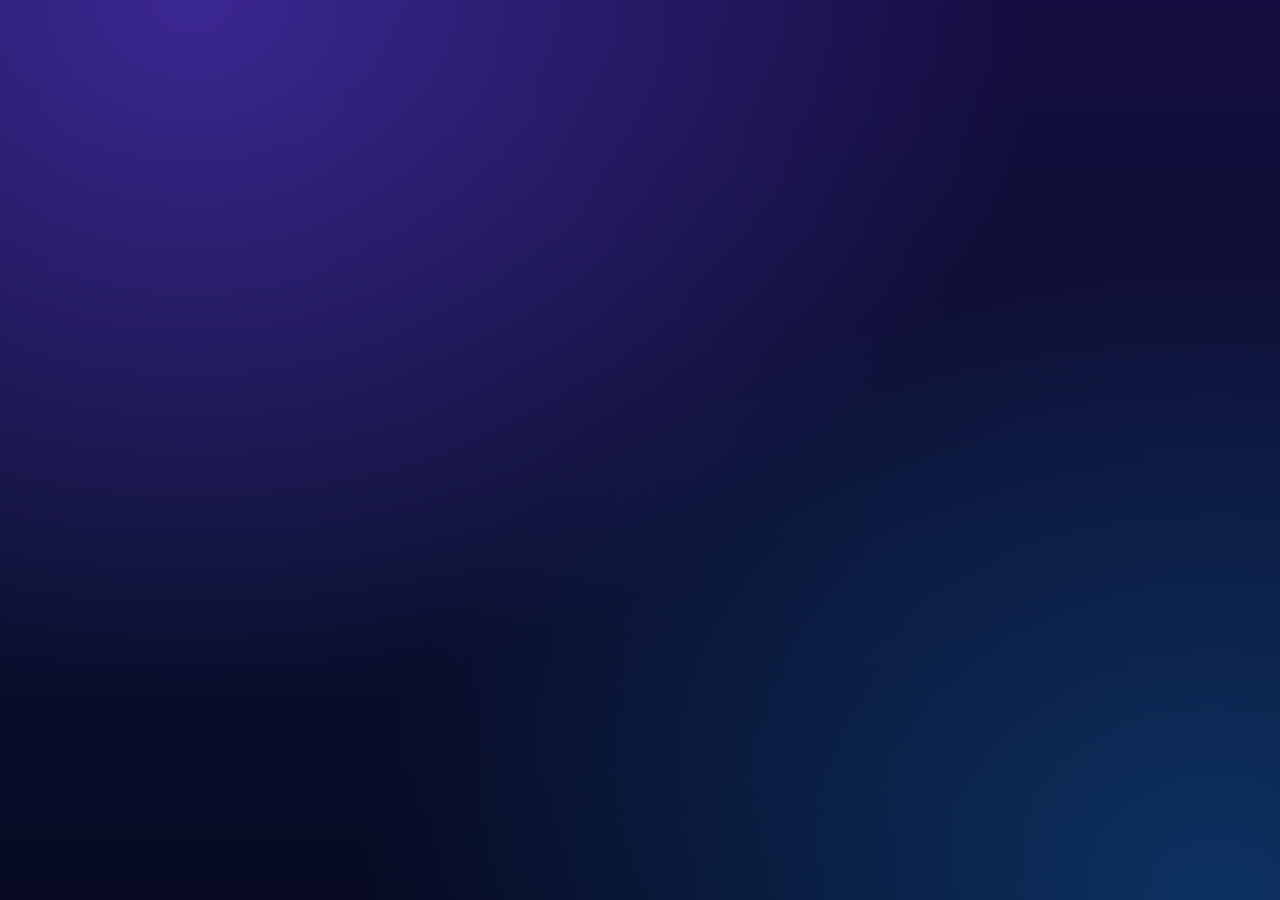
==== index.html @ 35fb726d "V1 : Planète Plus-ou-Moins, méthode guidée, Alvin" ====
<!doctype html>
<html lang="fr">
<head>
  <meta charset="utf-8">
  <meta name="viewport" content="width=device-width, initial-scale=1, viewport-fit=cover">
  <meta name="theme-color" content="#0b1030">
  <meta name="description" content="Des problèmes de maths pour le CE2 avec Alvin, le chat astronaute.">
  <title>Mission Galaxie</title>
  <link rel="manifest" href="manifest.webmanifest">
  <link rel="icon" href="icons/icon.svg" type="image/svg+xml">
  <link rel="apple-touch-icon" href="icons/icon-192.png">
  <link rel="preconnect" href="https://fonts.googleapis.com">
  <link rel="preconnect" href="https://fonts.gstatic.com" crossorigin>
  <link rel="stylesheet" href="https://fonts.googleapis.com/css2?family=Andika:wght@400;700&family=Baloo+2:wght@600;700;800&display=swap">
  <link rel="stylesheet" href="css/style.css">
</head>
<body>
  <div id="ciel" aria-hidden="true"></div>
  <main id="app"></main>
  <div id="toast" role="status" aria-live="polite"></div>
  <noscript>Mission Galaxie a besoin de JavaScript pour fonctionner.</noscript>

  <script src="js/ui.js"></script>
  <script src="js/storage.js"></script>
  <script src="js/voix.js"></script>
  <script src="js/sons.js"></script>
  <script src="js/alvin.js"></script>
  <script src="js/problemes.js"></script>
  <script src="js/recompenses.js"></script>
  <script src="js/mission.js"></script>
  <script src="js/ecrans.js"></script>
  <script src="js/app.js"></script>
</body>
</html>
---- css/style.css ----
/* =========================================================================
   Mission Galaxie — styles
   ========================================================================= */
:root {
  --nuit: #0b1030;
  --carte: #fffaf0;
  --carte-2: #f3efff;
  --encre: #2a2340;
  --encre-douce: #6a6386;
  --orange: #ff8a3d;
  --orange-fonce: #e0661c;
  --violet: #7c5cff;
  --violet-fonce: #5536d6;
  --violet-clair: #ebe5ff;
  --vert: #22b573;
  --vert-fonce: #138a55;
  --vert-clair: #dcf7e9;
  --rouge: #ff5d73;
  --rouge-clair: #ffe3e8;
  --jaune: #ffd23f;
  --turquoise: #19c3b1;
  --police: 'Andika', 'Trebuchet MS', system-ui, sans-serif;
  --police-titre: 'Baloo 2', 'Andika', system-ui, sans-serif;
  --ombre: 0 10px 30px rgba(5, 8, 30, .35);
}

* { box-sizing: border-box; }
[hidden] { display: none !important; }

html, body { margin: 0; min-height: 100%; }
body {
  background: var(--nuit);
  color: #fff;
  font-family: var(--police);
  font-size: 18px;
  -webkit-tap-highlight-color: transparent;
  -webkit-user-select: none;
  user-select: none;
  overscroll-behavior: none;
  touch-action: manipulation;
}
input, select { font: inherit; -webkit-user-select: text; user-select: text; }
button { font: inherit; color: inherit; cursor: pointer; touch-action: manipulation; }
button:disabled { cursor: default; }
h1, h2, h3 { font-family: var(--police-titre); line-height: 1.15; }

#ciel {
  position: fixed; inset: 0; z-index: 0; overflow: hidden;
  background:
    radial-gradient(ellipse at 15% 0%, rgba(92, 61, 214, .55) 0%, transparent 55%),
    radial-gradient(ellipse at 95% 100%, rgba(18, 89, 160, .5) 0%, transparent 50%),
    linear-gradient(180deg, #140d3f 0%, #0b1030 60%, #070a22 100%);
}
#ciel span { position: absolute; border-radius: 50%; background: #fff; opacity: .2; animation: scintille 3s ease-in-out infinite; }
@keyframes scintille { 0%, 100% { opacity: .15; } 50% { opacity: .95; } }

#app { position: relative; z-index: 1; }
.ecran { min-height: 100vh; min-height: 100dvh; display: flex; flex-direction: column; }

.petit { font-size: .92rem; color: var(--encre-douce); }
.centre { text-align: center; }

/* ---------- Boutons ---------- */
.btn {
  border: 0; border-radius: 999px; padding: 12px 22px; min-height: 52px;
  font-family: var(--police-titre); font-weight: 700; font-size: 1.15rem; line-height: 1.1;
  display: inline-flex; align-items: center; justify-content: center; gap: 8px;
  transition: transform .12s ease, filter .12s;
}
.btn:active { transform: scale(.96); }
.btn.principal {
  background: linear-gradient(180deg, #ffa462, var(--orange)); color: #fff;
  box-shadow: 0 5px 0 var(--orange-fonce), 0 10px 22px rgba(255, 138, 61, .35);
}
.btn.principal:active { transform: translateY(3px); box-shadow: 0 2px 0 var(--orange-fonce); }
.btn.secondaire { background: rgba(255, 255, 255, .14); color: #fff; border: 2px solid rgba(255, 255, 255, .3); }
.carte-claire .btn.secondaire, .modal .btn.secondaire, .atelier .btn.secondaire {
  background: var(--violet-clair); color: var(--violet-fonce); border-color: transparent;
}
.btn.danger { background: var(--rouge); color: #fff; }
.btn.grand { font-size: 1.35rem; padding: 16px 30px; min-height: 64px; }

.btn-rond {
  width: 52px; height: 52px; border-radius: 50%; border: 0; flex: none;
  background: rgba(255, 255, 255, .15); color: #fff; font-size: 1.4rem;
  display: inline-grid; place-items: center; padding: 0;
}
.btn-rond:active { transform: scale(.93); }
.btn-rond.petit { width: 44px; height: 44px; font-size: 1.15rem; }
.btn-rond.violet { background: var(--violet); }
.btn-rond.clair { background: var(--violet-clair); color: var(--violet-fonce); }

.pastille-compteur {
  background: rgba(255, 255, 255, .13); border-radius: 999px; padding: 10px 16px;
  font-weight: 700; font-size: 1.15rem; white-space: nowrap;
}

/* ---------- Alvin ---------- */
.alvin { display: block; flex: none; animation: flotte 4s ease-in-out infinite; cursor: pointer; }
.alvin svg { width: 100%; height: auto; display: block; overflow: visible; }
@keyframes flotte { 0%, 100% { transform: translateY(0); } 50% { transform: translateY(-6px); } }
.alv-paupiere { transform-box: fill-box; transform-origin: center; animation: cligne 5s infinite; }
@keyframes cligne { 0%, 93%, 100% { transform: scaleY(1); } 95% { transform: scaleY(.1); } }
.alv-queue { transform-box: view-box; transform-origin: 136px 226px; animation: queue 2.6s ease-in-out infinite; }
@keyframes queue { 0%, 100% { transform: rotate(0); } 50% { transform: rotate(-9deg); } }
.alv-antenne { animation: antenne 1.8s ease-in-out infinite; }
@keyframes antenne { 50% { fill: #fff6b8; } }
.alv-yeux-contents, .alv-bouche-ouverte { display: none; }
.alvin.content .alv-yeux, .alvin.content .alv-bouche { display: none; }
.alvin.content .alv-yeux-contents, .alvin.content .alv-bouche-ouverte { display: inline; }
.alv-pupille { transition: transform .3s; }
.alvin.reflechit .alv-pupille { transform: translate(3px, -4px); }
.alvin.saute { animation: saute .7s ease; }
@keyframes saute {
  0%, 100% { transform: translateY(0); }
  35% { transform: translateY(-22px) rotate(-4deg); }
  60% { transform: translateY(0); }
  78% { transform: translateY(-6px); }
}
.alv-bras-d { transform-box: view-box; transform-origin: 130px 196px; }
.alvin.coucou .alv-bras-d { animation: coucou 1.2s ease-in-out 2; }
@keyframes coucou { 0%, 100% { transform: rotate(0); } 30%, 70% { transform: rotate(-135deg); } 50% { transform: rotate(-110deg); } }

/* ---------- Carte de l'espace ---------- */
.entete-carte {
  display: flex; align-items: center; justify-content: space-between; gap: 12px;
  padding: 12px 18px; flex-wrap: wrap;
}
.identite { display: flex; align-items: center; gap: 12px; }
.avatar {
  width: 60px; height: 60px; border-radius: 50%; overflow: hidden; flex: none;
  background: rgba(255, 255, 255, .12); display: flex; justify-content: center;
}
.avatar .alvin { margin-top: 2px; animation: none; }
.titre-jeu { font-family: var(--police-titre); font-weight: 800; font-size: 1.7rem; line-height: 1; }
.sous-titre { color: #cfc8ff; font-size: 1.05rem; }
.compteurs { display: flex; align-items: center; gap: 10px; flex-wrap: wrap; }

.ecran-carte { height: 100vh; height: 100dvh; }
.carte-espace { position: relative; flex: 1; margin: 0 16px 16px; min-height: 420px; }
.chemin { position: absolute; inset: 0; width: 100%; height: 100%; pointer-events: none; }

.planete {
  position: absolute; transform: translate(-50%, -50%);
  width: var(--taille, 150px); padding: 0; border: 0; background: none;
  display: flex; flex-direction: column; align-items: center; gap: 4px;
}
.planete-visuel { width: 100%; aspect-ratio: 1; display: block; }
.planete-visuel svg { width: 100%; height: 100%; display: block; overflow: visible; }
.planete-nom {
  font-family: var(--police-titre); font-weight: 700; font-size: 1rem; line-height: 1.1;
  text-align: center; text-shadow: 0 2px 6px rgba(0, 0, 0, .7);
}
.planete-badge {
  background: var(--jaune); color: #5a3d00; border-radius: 999px; padding: 2px 10px;
  font-weight: 700; font-size: .95rem; letter-spacing: 2px; white-space: nowrap;
}
.planete-badge.verrou { background: rgba(255, 255, 255, .16); color: #e4e2f0; letter-spacing: 0; }
.planete.active { --taille: clamp(140px, 22vmin, 220px); z-index: 2; }
.planete.active .planete-visuel { animation: balance 6s ease-in-out infinite; filter: drop-shadow(0 0 22px rgba(255, 138, 61, .55)); }
.planete.active .planete-nom { font-size: 1.25rem; }
.planete.active:active .planete-visuel { transform: scale(.95); }
@keyframes balance { 0%, 100% { transform: rotate(-4deg); } 50% { transform: rotate(4deg); } }
.chip-jouer {
  background: var(--orange); color: #fff; font-weight: 700; border-radius: 999px; padding: 5px 16px;
  box-shadow: 0 4px 0 var(--orange-fonce); animation: pulse 1.6s ease-in-out infinite;
}
@keyframes pulse { 50% { transform: scale(1.08); } }
.planete.verrouillee { --taille: clamp(92px, 14vmin, 140px); }
.planete.verrouillee .planete-visuel { filter: grayscale(.7) brightness(.72); }
.planete.base { --taille: clamp(80px, 12vmin, 120px); pointer-events: none; }
.alvin-carte { position: absolute; pointer-events: none; z-index: 1; }

/* ---------- Fenêtres ---------- */
.modal-fond {
  position: fixed; inset: 0; z-index: 50; padding: 16px;
  background: rgba(6, 8, 30, .74); display: grid; place-items: center;
  animation: fondu .2s ease;
}
@keyframes fondu { from { opacity: 0; } }
.modal {
  position: relative; width: min(540px, 100%); max-height: calc(100dvh - 32px); overflow: auto;
  background: var(--carte); color: var(--encre); border-radius: 28px; padding: 24px 26px;
  text-align: center; box-shadow: var(--ombre); animation: pop .3s ease;
}
.modal h2 { margin: 4px 0 10px; font-size: 1.75rem; color: var(--violet-fonce); }
.modal p { font-size: 1.15rem; line-height: 1.5; margin: 8px 0; }
.modal .alvin { margin: 0 auto; }
.modal-boutons { display: flex; gap: 12px; justify-content: center; flex-wrap: wrap; margin-top: 18px; }
@keyframes pop { 0% { transform: scale(.9); opacity: .3; } 100% { transform: scale(1); opacity: 1; } }

.modal-planete { width: 150px; margin: -6px auto 0; }
.modal-planete svg { width: 100%; display: block; overflow: visible; }
.modal-desc { font-weight: 700; }
.modal-grade .etoiles-grade { color: #e3a800; letter-spacing: 2px; }
.barre-progres { height: 14px; border-radius: 999px; background: #ece8f7; overflow: hidden; margin: 6px auto 0; max-width: 320px; }
.barre-progres span { display: block; height: 100%; border-radius: 999px; background: linear-gradient(90deg, var(--jaune), var(--orange)); }

.modal-code .cadenas { font-size: 2.2rem; }
.code-points { display: flex; gap: 14px; justify-content: center; margin: 12px 0 18px; }
.code-points span { width: 20px; height: 20px; border-radius: 50%; border: 3px solid var(--violet); }
.code-points span.plein { background: var(--violet); }
.modal-code .clavier { margin: 0 auto; }

#toast {
  position: fixed; left: 50%; bottom: 24px; z-index: 80; transform: translate(-50%, calc(100% + 40px));
  background: #fff; color: var(--encre); padding: 12px 20px; border-radius: 999px; opacity: 0; pointer-events: none;
  font-weight: 700; box-shadow: var(--ombre); transition: transform .3s ease, opacity .3s; max-width: calc(100% - 32px); text-align: center;
}
#toast.visible { transform: translate(-50%, 0); opacity: 1; }

/* ---------- Mission : barre du haut et étapes ---------- */
.barre-mission { display: flex; align-items: center; gap: 12px; padding: 10px 16px; flex-wrap: wrap; }
.titre-mission { font-family: var(--police-titre); font-weight: 700; font-size: 1.25rem; }
.piste { flex: 1; display: flex; gap: 6px; justify-content: center; align-items: center; min-width: 200px; }
.piste span {
  width: 28px; height: 28px; border-radius: 50%; background: rgba(255, 255, 255, .14);
  display: grid; place-items: center; font-size: .95rem; transition: transform .2s;
}
.piste span.fait { background: var(--jaune); color: #6b4a00; font-weight: 700; }
.piste span.encours { background: var(--orange); transform: scale(1.22); }

.etapes { list-style: none; margin: 0; padding: 2px 12px 10px; display: flex; justify-content: center; gap: 4px; overflow-x: auto; }
.etapes li { display: flex; flex-direction: column; align-items: center; gap: 3px; min-width: 74px; opacity: .55; }
.etapes .pastille {
  width: 44px; height: 44px; border-radius: 50%; background: rgba(255, 255, 255, .15);
  display: grid; place-items: center; font-size: 1.3rem; transition: transform .2s;
}
.etapes .nom { font-size: .82rem; white-space: nowrap; }
.etapes li.faite { opacity: .9; }
.etapes li.faite .pastille { background: var(--vert); font-weight: 700; }
.etapes li.active { opacity: 1; }
.etapes li.active .pastille { background: var(--orange); box-shadow: 0 0 0 5px rgba(255, 138, 61, .3); transform: scale(1.12); }
.etapes li.active .nom { font-weight: 700; }

/* ---------- Mission : zone de travail ---------- */
.zone {
  flex: 1; width: 100%; max-width: 1280px; margin: 0 auto; padding: 4px 16px 20px;
  display: grid; gap: 14px; align-content: start;
  grid-template-columns: minmax(0, 1fr);
  grid-template-areas: "enonce" "alvin" "atelier";
}
@media (orientation: landscape) and (min-width: 880px) {
  .zone {
    grid-template-columns: minmax(320px, 5fr) minmax(0, 6fr);
    grid-template-areas: "enonce atelier" "alvin atelier";
    grid-template-rows: auto 1fr;
  }
}
.zone-echauffement { grid-template-areas: "alvin" "atelier"; max-width: 760px; }
@media (orientation: landscape) and (min-width: 880px) {
  .zone-echauffement { grid-template-columns: minmax(0, 1fr); grid-template-areas: "alvin" "atelier"; grid-template-rows: auto auto; }
}

.carte-enonce {
  grid-area: enonce; background: var(--carte); color: var(--encre);
  border-radius: 24px; padding: 14px 20px 20px; box-shadow: var(--ombre); align-self: start;
}
.enonce-entete { display: flex; justify-content: space-between; align-items: center; margin-bottom: 4px; }
.etiquette-enonce { font-family: var(--police-titre); font-weight: 700; color: var(--violet-fonce); font-size: 1.1rem; }
.enonce-texte { font-size: clamp(1.3rem, 1.6vmin + 1rem, 1.65rem); line-height: 1.8; }
.phrase {
  border-radius: 8px; padding: 2px 3px; transition: background .2s, color .2s;
  -webkit-box-decoration-break: clone; box-decoration-break: clone;
}
.phrase.en-lecture { background: #fff0a3; }
.phrase.cliquable { cursor: pointer; background: rgba(124, 92, 255, .08); border-bottom: 3px dashed rgba(124, 92, 255, .5); }
.phrase.question-trouvee { background: var(--violet-clair); color: var(--violet-fonce); font-weight: 700; border-bottom: 0; }
.phrase.secoue { animation: flash-rouge .6s; }
@keyframes flash-rouge { 30% { background: var(--rouge-clair); } }
.phrase.clignote { animation: clignote-phrase 1s ease-in-out infinite; }
@keyframes clignote-phrase { 50% { background: #ffe680; } }

.donnee { display: inline-block; border-radius: 10px; padding: 0 3px; line-height: 1.35; transition: background .2s; outline-offset: 1px; }
.donnee.cliquable { cursor: pointer; outline: 2.5px dashed #9d8fe0; background: #fff; }
.donnee.trouvee { background: var(--vert-clair); color: #0f6b40; outline: 2.5px solid var(--vert); font-weight: 700; }
.donnee.barree { text-decoration: line-through 3px var(--rouge); opacity: .55; }

.clignote { animation: clignote 1s ease-in-out infinite; }
@keyframes clignote { 50% { box-shadow: 0 0 0 5px #ffd23f; background-color: #fff3b0; } }
.secoue { animation: secoue .45s; }
@keyframes secoue { 20%, 60% { transform: translateX(-7px); } 40%, 80% { transform: translateX(7px); } }

/* Alvin et sa bulle */
.coin-alvin { grid-area: alvin; display: flex; align-items: flex-start; gap: 12px; align-self: start; }
.bulle {
  position: relative; flex: 1; margin-top: 10px; min-height: 76px;
  background: #fff; color: var(--encre); border-radius: 22px; padding: 14px 16px 12px; box-shadow: var(--ombre);
}
.bulle::before {
  content: ''; position: absolute; left: -13px; top: 28px;
  border-style: solid; border-width: 9px 14px 9px 0; border-color: transparent #fff transparent transparent;
}
.bulle.pop { animation: bulle-pop .3s ease; }
@keyframes bulle-pop { 0% { transform: scale(.94); } 100% { transform: scale(1); } }
.bulle-texte { margin: 0 0 10px; font-size: 1.18rem; line-height: 1.45; }
.bulle-actions { display: flex; gap: 10px; align-items: center; }
.btn-indice {
  border: 0; border-radius: 999px; padding: 10px 16px; min-height: 44px;
  background: #fff1c2; color: #7a5600; font-weight: 700;
}

/* L'atelier : là où l'enfant travaille */
.atelier {
  grid-area: atelier; background: var(--carte); color: var(--encre);
  border-radius: 24px; padding: 18px; box-shadow: var(--ombre);
  display: flex; flex-direction: column; gap: 16px; min-height: 260px;
}
.consigne {
  margin: 0; display: flex; gap: 10px; align-items: center;
  font-family: var(--police-titre); font-weight: 700; font-size: 1.3rem; color: var(--violet-fonce); line-height: 1.2;
}
.consigne-icone { font-size: 1.5rem; }
.atelier-centre { flex: 1; display: flex; flex-direction: column; align-items: center; justify-content: center; gap: 16px; text-align: center; }
.atelier-centre .consigne { justify-content: center; }
.astuce { background: #fff6d6; color: #6b4d00; border-radius: 14px; padding: 10px 16px; font-size: 1.05rem; }
.rangee-boutons { display: flex; gap: 14px; flex-wrap: wrap; justify-content: center; }
.aide-geste { margin: -6px 0 0; text-align: center; font-size: .95rem; color: var(--encre-douce); }

/* Cartes d'informations */
.plateau-cartes {
  display: flex; flex-wrap: wrap; gap: 12px; justify-content: center; align-items: center;
  min-height: 74px; padding: 12px; border-radius: 18px; background: var(--carte-2);
}
.plateau-vide { color: var(--encre-douce); font-style: italic; }
.carte-info {
  display: inline-flex; align-items: center; justify-content: center; min-height: 52px;
  background: #fff; color: var(--encre); border: 2.5px solid #d6cff0; border-radius: 14px;
  padding: 8px 16px; font-weight: 700; font-size: 1.2rem; white-space: nowrap;
  box-shadow: 0 3px 0 #d6cff0; transition: transform .15s, opacity .15s;
}
.carte-info.inconnue { background: var(--violet); border-color: var(--violet-fonce); color: #fff; font-size: 1.7rem; min-width: 66px; box-shadow: 0 3px 0 var(--violet-fonce); }
.carte-info.glissable { touch-action: none; cursor: grab; }
.carte-info.selection { outline: 4px solid var(--jaune); transform: translateY(-4px); }
.carte-info.posee { visibility: hidden; }
.carte-info.en-glisse { opacity: .35; }
.carte-info.apparait { animation: pop .35s ease; }
.carte-info.dans-case { min-height: 40px; padding: 4px 10px; font-size: 1.05rem; box-shadow: none; }
.carte-info.dans-case.inconnue { font-size: 1.4rem; min-width: 50px; }
.fantome { position: fixed; z-index: 100; pointer-events: none; transform: translate(-50%, -50%) scale(1.08) rotate(-3deg); box-shadow: 0 12px 24px rgba(0, 0, 0, .3); }

/* Schémas en barres */
.schema { display: flex; flex-direction: column; gap: 6px; padding: 16px; border-radius: 20px; background: var(--carte-2); }
.rangee-schema { display: flex; gap: 6px; width: 100%; }
.segment {
  flex: 1 1 0; min-width: 0; min-height: 84px; border-radius: 14px; padding: 8px 6px;
  display: flex; flex-direction: column; align-items: center; justify-content: center; gap: 4px;
}
.seg-tout { background: #d9ccff; border: 3px solid var(--violet); }
.seg-p1, .seg-grand { background: #ffd8b8; border: 3px solid var(--orange); }
.seg-p2, .seg-petit { background: #bff1e8; border: 3px solid var(--turquoise); }
.seg-ecart { background: rgba(255, 255, 255, .6); border: 3px dashed var(--violet); }
.etiquette-seg { font-size: .9rem; font-weight: 700; color: rgba(42, 35, 64, .75); text-align: center; line-height: 1.1; }
.accolade { height: 10px; margin: 0 8px; border: 3px solid var(--violet); border-top: 0; border-radius: 0 0 14px 14px; opacity: .5; }
.case {
  min-width: 92px; max-width: 100%; min-height: 50px; padding: 3px; border-radius: 12px;
  border: 2.5px dashed rgba(42, 35, 64, .4); background: rgba(255, 255, 255, .75);
  display: flex; align-items: center; justify-content: center; cursor: pointer; transition: transform .15s, box-shadow .15s;
}
.case.remplie { border-style: solid; border-color: transparent; background: transparent; }
.case.survol { transform: scale(1.08); box-shadow: 0 0 0 4px var(--jaune); }
.schema.reussi { box-shadow: 0 0 0 4px var(--vert); }
.ligne-cmp { display: flex; align-items: center; gap: 10px; }
.nom-cmp { width: 96px; flex: none; font-weight: 700; text-align: right; line-height: 1.1; font-size: 1rem; }
.schema.compact { padding: 10px; }
.schema.compact .segment { min-height: 64px; }

/* Choix de l'opération */
.choix-operation { display: flex; gap: 24px; justify-content: center; }
.btn-op {
  width: 112px; height: 112px; border-radius: 28px; border: 0; padding: 0;
  background: var(--violet); color: #fff; font-size: 4rem; font-weight: 700; line-height: 1;
  box-shadow: 0 6px 0 var(--violet-fonce); transition: transform .12s;
}
.btn-op:active { transform: translateY(4px); box-shadow: 0 2px 0 var(--violet-fonce); }
.btn-op.juste { background: var(--vert); box-shadow: 0 6px 0 var(--vert-fonce); }
.ligne-operation { font-size: 2.2rem; font-weight: 700; text-align: center; min-height: 1.4em; opacity: 0; transition: opacity .3s; }
.ligne-operation.visible { opacity: 1; }

/* Calcul */
.atelier-calcul { display: flex; flex-wrap: wrap; gap: 22px; align-items: center; justify-content: center; }
.pose-cadre { background: #fff; border-radius: 18px; padding: 12px 18px 16px; box-shadow: inset 0 0 0 2px #ebe6fb; }
.pose { --cellule: clamp(46px, 6.5vmin, 58px); display: grid; gap: 4px; justify-content: center; align-items: center; }
.pose > * { width: var(--cellule); height: var(--cellule); display: grid; place-items: center; }
.pose > .pose-entete { height: 20px; font-size: .85rem; font-weight: 700; color: var(--encre-douce); }
.pose > .pose-retenue {
  width: 30px; height: 30px; justify-self: center; padding: 0;
  border: 2px dashed #cdc4ee; border-radius: 8px; background: transparent; color: var(--rouge); font-weight: 700; font-size: 1rem;
}
.pose-chiffre, .pose-signe { font-size: 2.1rem; font-weight: 700; }
.pose-signe { color: var(--violet); }
.pose > .pose-trait { width: auto; height: 4px; border-radius: 2px; background: var(--encre); }
.pose-resultat {
  border: 3px solid #d4cdee; border-radius: 12px; background: #faf8ff; padding: 0;
  font-size: 2.1rem; font-weight: 700; color: var(--encre);
}
.pose-resultat.selection { border-color: var(--orange); background: #fff; box-shadow: 0 0 0 4px rgba(255, 138, 61, .25); }
.pose-resultat.juste { border-color: var(--vert); background: var(--vert-clair); color: #0f6b40; }
.pose-resultat.faux { border-color: var(--rouge); background: var(--rouge-clair); }
.pose-resultat.corrige { border-color: var(--vert); background: #fff; color: var(--vert-fonce); }

.en-ligne { display: flex; flex-wrap: wrap; gap: 14px; align-items: center; justify-content: center; font-size: 2.6rem; font-weight: 700; }
.reponse-ligne {
  min-width: 120px; height: 76px; padding: 0 12px; border: 3px solid var(--orange); border-radius: 16px;
  background: #fff; display: grid; place-items: center;
}
.reponse-ligne.juste { border-color: var(--vert); background: var(--vert-clair); color: #0f6b40; }
.reponse-ligne.faux { border-color: var(--rouge); background: var(--rouge-clair); }
.reponse-ligne.corrige { border-color: var(--vert); color: var(--vert-fonce); }

.clavier { display: grid; grid-template-columns: repeat(3, 76px); gap: 10px; }
.touche {
  height: 66px; border: 0; border-radius: 18px; padding: 0;
  background: var(--violet-clair); color: var(--encre); font-size: 1.9rem; font-weight: 700;
  box-shadow: 0 4px 0 #cfc4f7;
}
.touche:active { transform: translateY(3px); box-shadow: 0 1px 0 #cfc4f7; }
.touche.valider { background: var(--vert); color: #fff; box-shadow: 0 4px 0 var(--vert-fonce); }
.touche.effacer { background: var(--rouge-clair); color: #b3263c; box-shadow: 0 4px 0 #f6c2cb; }

/* Échauffement */
.atelier-echauffement { align-items: center; }
.jauge-moteur { display: flex; gap: 8px; }
.jauge-moteur span { width: 46px; height: 14px; border-radius: 999px; background: #ece8f7; transition: background .3s; }
.jauge-moteur span.pleine { background: linear-gradient(90deg, var(--jaune), var(--orange)); }
.fusee-emoji { font-size: 5rem; animation: decolle 1.6s ease-in-out infinite; }
@keyframes decolle { 50% { transform: translateY(-12px) rotate(-6deg); } }

/* Phrase réponse */
.rappel-question { background: var(--violet-clair); color: var(--violet-fonce); font-weight: 700; padding: 12px 16px; border-radius: 16px; font-size: 1.2rem; }
.choix-phrases { display: flex; flex-direction: column; gap: 12px; }
.ligne-reponse { display: flex; gap: 10px; align-items: center; }
.phrase-reponse {
  flex: 1; text-align: left; border: 3px solid #e1dbf6; background: #fff; color: var(--encre);
  border-radius: 18px; padding: 14px 18px; font-size: 1.25rem; line-height: 1.35;
}
.phrase-reponse.juste { border-color: var(--vert); background: var(--vert-clair); }
.phrase-reponse.faux { border-color: var(--rouge); background: var(--rouge-clair); opacity: .6; text-decoration: line-through; }

/* Fin d'un problème */
.carte-victoire h2 { font-size: 2.1rem; }
.etoiles-gagnees { display: flex; gap: 8px; justify-content: center; font-size: 3.6rem; line-height: 1; }
.etoiles-gagnees span { animation: etoile .5s cubic-bezier(.3, 1.6, .5, 1) both; }
.etoiles-gagnees .pleine { color: var(--jaune); text-shadow: 0 3px 0 #e0a800, 0 0 18px rgba(255, 210, 63, .7); }
.etoiles-gagnees .vide { color: #ded9ec; }
@keyframes etoile { from { transform: scale(0) rotate(-90deg); opacity: 0; } }
.recap-op { font-size: 1.8rem !important; font-weight: 700; margin: 10px 0 0 !important; }
.recap-phrase { color: var(--violet-fonce); font-weight: 700; }

.confetti {
  position: absolute; left: 50%; top: 40%; width: 10px; height: 14px; border-radius: 3px; z-index: 60;
  pointer-events: none; animation: confetti 1.4s cubic-bezier(.2, .7, .3, 1) forwards;
}
@keyframes confetti {
  0% { transform: translate(-50%, -50%) rotate(0); opacity: 1; }
  100% { transform: translate(calc(-50% + var(--x)), calc(-50% + var(--y) + 160px)) rotate(var(--r)); opacity: 0; }
}

/* Bilan */
.ecran-bilan { position: relative; overflow: hidden; }
.bilan { flex: 1; display: flex; flex-direction: column; align-items: center; gap: 12px; padding: 24px 16px 32px; text-align: center; }
.bilan h1 { font-size: 2.6rem; margin: 0; }
.bilan-etoiles { font-size: 1.4rem; font-weight: 700; margin: 0; }
.promotion {
  background: linear-gradient(90deg, var(--jaune), var(--orange)); color: #3d2600;
  font-weight: 700; font-size: 1.25rem; padding: 12px 22px; border-radius: 18px; animation: pop .5s ease;
}
.bilan-recompenses { display: flex; gap: 16px; flex-wrap: wrap; justify-content: center; align-items: stretch; margin: 6px 0 10px; width: 100%; }
.bilan-bloc { background: var(--carte); color: var(--encre); border-radius: 24px; padding: 16px 22px; width: 320px; max-width: 100%; box-shadow: var(--ombre); }
.bilan-bloc p { margin: 8px 0 0; font-weight: 700; color: var(--encre-douce); }
.bilan-bloc h2 { margin: 0 0 10px; font-size: 1.3rem; color: var(--violet-fonce); }

/* Autocollants et fusée */
.autocollant {
  display: flex; flex-direction: column; align-items: center; gap: 2px; padding: 10px 4px;
  border-radius: 18px; background: #fff; box-shadow: 0 3px 0 #e4def7;
}
.autocollant .emoji { font-size: 2.4rem; line-height: 1.2; }
.autocollant .nom { font-size: .8rem; font-weight: 700; color: var(--encre-douce); text-align: center; }
.autocollant.manquant { background: #efecf7; box-shadow: none; }
.autocollant.manquant .emoji { color: #c9c3dd; font-weight: 700; }
.autocollant.gros { width: 150px; margin: 0 auto; }
.autocollant.gros .emoji { font-size: 4.4rem; }
.autocollant.gros .nom { font-size: 1rem; }
.brille { animation: brille 1.8s ease-in-out infinite; }
@keyframes brille { 50% { box-shadow: 0 0 0 6px rgba(255, 210, 63, .6), 0 0 30px rgba(255, 210, 63, .7); } }

.fusee-cadre {
  width: 150px; margin: 0 auto; padding: 10px 20px; border-radius: 22px;
  background: radial-gradient(ellipse at 50% 30%, #2f2082 0%, #0b1030 85%);
}
.fusee-cadre.grand { width: min(240px, 64vw); }
.fusee-cadre svg { width: 100%; display: block; overflow: visible; }
.fusee .pc.manquante * { fill: rgba(255, 255, 255, .05) !important; stroke: rgba(255, 255, 255, .45) !important; stroke-width: 2 !important; stroke-dasharray: 5 5; }
.fusee .pc.nouvelle { animation: nouvelle-piece 1.2s ease-in-out 3; }
@keyframes nouvelle-piece { 50% { opacity: .25; } }
.fusee.complete .flamme { transform-box: fill-box; transform-origin: top; animation: flamme .25s ease-in-out infinite alternate; }
@keyframes flamme { to { transform: scaleY(1.15); } }

/* ---------- Pages simples : album, coach, configuration ---------- */
.entete-simple { display: flex; align-items: center; gap: 14px; padding: 14px 18px; }
.entete-simple h1 { margin: 0; font-size: 2rem; }
.carte-claire { background: var(--carte); color: var(--encre); border-radius: 24px; box-shadow: var(--ombre); }
.bloc { padding: 18px 20px; }
.bloc h2 { margin: 0 0 12px; font-size: 1.45rem; color: var(--violet-fonce); }
.bloc h3 { margin: 18px 0 6px; font-size: 1.15rem; }

.album-grille { display: grid; gap: 16px; padding: 0 16px 24px; grid-template-columns: minmax(0, 1fr); max-width: 1100px; width: 100%; margin: 0 auto; }
@media (min-width: 860px) { .album-grille { grid-template-columns: minmax(260px, 1fr) minmax(0, 2fr); align-items: start; } }
.grille-autocollants { display: grid; grid-template-columns: repeat(auto-fill, minmax(92px, 1fr)); gap: 10px; }

.coach-grille { display: grid; gap: 16px; padding: 0 16px 28px; grid-template-columns: minmax(0, 1fr); max-width: 1100px; width: 100%; margin: 0 auto; }
@media (min-width: 900px) { .coach-grille { grid-template-columns: repeat(2, minmax(0, 1fr)); align-items: start; } }

.champ-bloc { display: flex; flex-direction: column; gap: 6px; margin: 12px 0; text-align: left; }
.champ-label { font-weight: 700; }
.champ-aide { font-size: .9rem; color: var(--encre-douce); }
.champ {
  width: 100%; min-height: 50px; padding: 10px 14px; border-radius: 14px;
  border: 2.5px solid #dcd5f3; background: #fff; color: var(--encre); font-size: 1.1rem;
}
.champ:focus { outline: none; border-color: var(--violet); }
.message-erreur { color: #c62840; font-weight: 700; min-height: 1.2em; margin: 4px 0; }

.segmente { display: inline-flex; flex-wrap: wrap; gap: 4px; padding: 4px; border-radius: 16px; background: var(--violet-clair); align-self: flex-start; }
.segmente button { border: 0; background: transparent; color: var(--violet-fonce); border-radius: 12px; padding: 10px 14px; font-weight: 700; min-height: 44px; }
.segmente button.actif { background: var(--violet); color: #fff; }

.interrupteur { display: flex; align-items: center; gap: 12px; padding: 10px 0; cursor: pointer; position: relative; }
.interrupteur-texte { flex: 1; font-weight: 700; }
.interrupteur input { position: absolute; opacity: 0; pointer-events: none; }
.glissiere { width: 58px; height: 32px; border-radius: 999px; background: #d8d2ea; position: relative; transition: background .2s; flex: none; }
.glissiere::after { content: ''; position: absolute; top: 4px; left: 4px; width: 24px; height: 24px; border-radius: 50%; background: #fff; transition: transform .2s; box-shadow: 0 2px 4px rgba(0, 0, 0, .2); }
.interrupteur input:checked + .glissiere { background: var(--vert); }
.interrupteur input:checked + .glissiere::after { transform: translateX(26px); }
.interrupteur input:focus-visible + .glissiere { outline: 3px solid var(--violet); outline-offset: 2px; }

.liste-amis { display: flex; flex-direction: column; gap: 10px; align-items: flex-start; }
.ligne-ami { display: flex; gap: 8px; align-items: center; flex-wrap: wrap; width: 100%; }
.ligne-ami .champ { flex: 1; min-width: 140px; width: auto; }
.ligne-code { display: flex; gap: 10px; flex-wrap: wrap; margin-bottom: 8px; }
.ligne-code .champ { flex: 1; min-width: 140px; width: auto; }
.liste-niveaux { padding-left: 20px; margin: 8px 0 0; line-height: 1.5; }

.stats { display: grid; grid-template-columns: repeat(4, minmax(0, 1fr)); gap: 8px; }
.stat { background: var(--carte-2); border-radius: 16px; padding: 10px 6px; display: flex; flex-direction: column; align-items: center; }
.stat-val { font-family: var(--police-titre); font-weight: 800; font-size: 1.6rem; color: var(--violet-fonce); line-height: 1.1; }
.stat-label { font-size: .85rem; color: var(--encre-douce); }
.lignes-stats { display: flex; flex-direction: column; gap: 8px; }
.ligne-stat { display: grid; grid-template-columns: minmax(0, 1.4fr) minmax(0, 1fr) 52px; gap: 10px; align-items: center; font-size: .98rem; }
.barre-stat { height: 14px; border-radius: 999px; background: #ece8f7; overflow: hidden; }
.barre-stat span { display: block; height: 100%; background: linear-gradient(90deg, var(--orange), var(--rouge)); border-radius: 999px; }
.ligne-stat-val { text-align: right; font-weight: 700; }

.ecran-config { align-items: center; justify-content: center; padding: 20px 16px; }
.config-carte { width: min(520px, 100%); padding: 24px 26px; text-align: center; }
.config-carte .alvin { margin: -70px auto 0; }
.config-carte h1 { margin: 6px 0 0; font-size: 2.3rem; color: var(--violet-fonce); }
.pour-adulte { display: inline-block; background: #fff1c2; color: #6b4d00; font-weight: 700; padding: 6px 14px; border-radius: 999px; }
.config-carte .btn { margin-top: 8px; width: 100%; }

/* ---------- Petits écrans ---------- */
@media (max-width: 600px) {
  body { font-size: 16px; }
  .etapes li { min-width: 50px; }
  .etapes .nom { display: none; }
  .titre-mission { font-size: 1.05rem; }
  .piste span { width: 22px; height: 22px; }
  .clavier { grid-template-columns: repeat(3, 64px); }
  .btn-op { width: 92px; height: 92px; font-size: 3.2rem; }
  .nom-cmp { width: 72px; font-size: .9rem; }
  .stats { grid-template-columns: repeat(2, minmax(0, 1fr)); }
  .coin-alvin .alvin { width: 80px !important; }
}

@media (prefers-reduced-motion: reduce) {
  *, *::before, *::after { animation-duration: .01ms !important; animation-iteration-count: 1 !important; transition-duration: .01ms !important; }
}
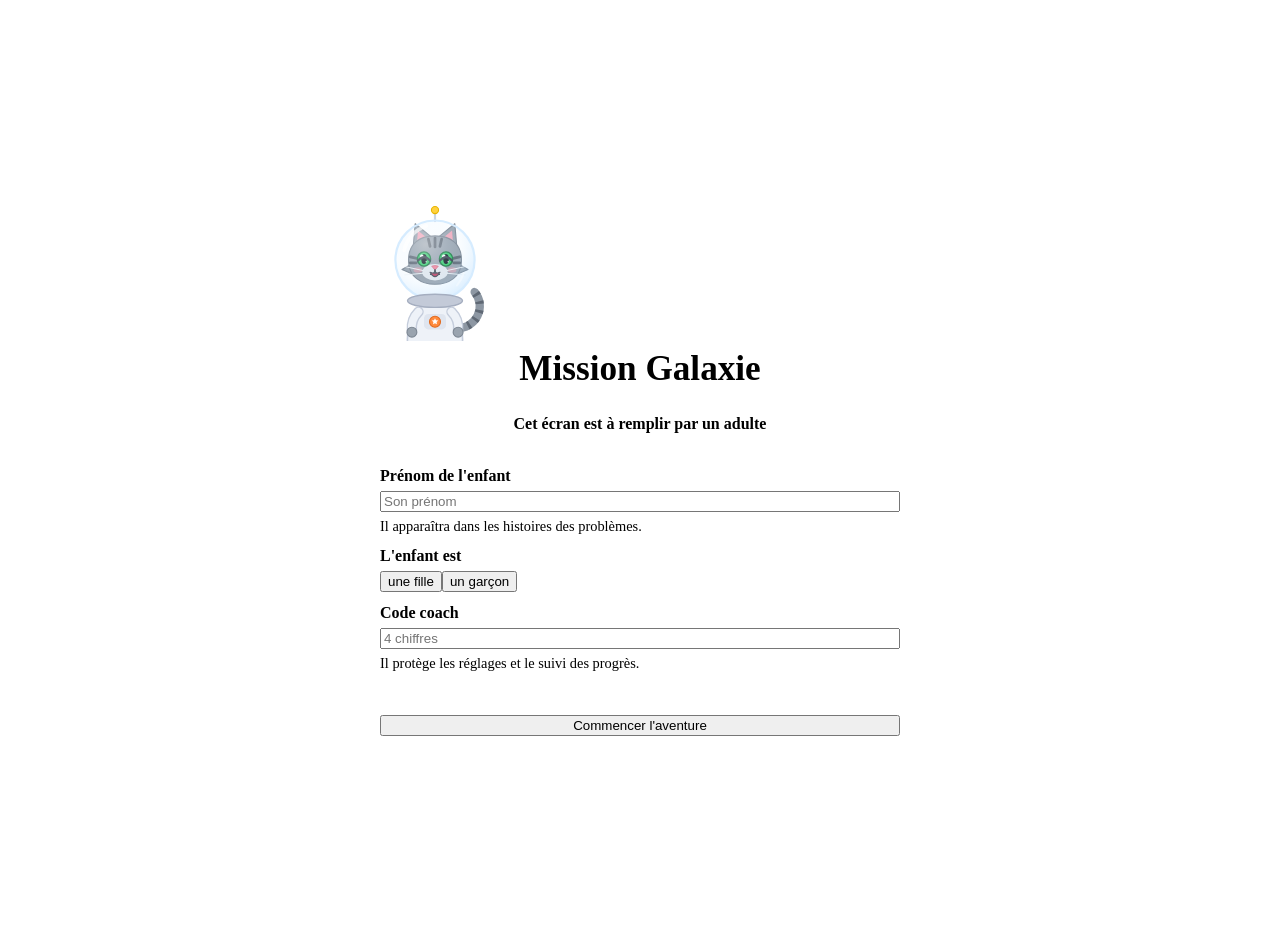
==== commit befbda26: "v2 : moteur de problèmes, sauvegarde v2, 6 banques (625 modèles), couche jeu" ====
--- a/index.html
+++ b/index.html
@@ -3,7 +3,7 @@
 <head>
   <meta charset="utf-8">
   <meta name="viewport" content="width=device-width, initial-scale=1, viewport-fit=cover">
-  <meta name="theme-color" content="#0b1030">
+  <meta name="theme-color" content="#23263a">
   <meta name="description" content="Des problèmes de maths pour le CE2 avec Alvin, le chat astronaute.">
   <title>Mission Galaxie</title>
   <link rel="manifest" href="manifest.webmanifest">
@@ -11,24 +11,51 @@
   <link rel="apple-touch-icon" href="icons/icon-192.png">
   <link rel="preconnect" href="https://fonts.googleapis.com">
   <link rel="preconnect" href="https://fonts.gstatic.com" crossorigin>
-  <link rel="stylesheet" href="https://fonts.googleapis.com/css2?family=Andika:wght@400;700&family=Baloo+2:wght@600;700;800&display=swap">
-  <link rel="stylesheet" href="css/style.css">
+  <link rel="stylesheet" href="https://fonts.googleapis.com/css2?family=Andika:wght@400;700&family=Fredoka:wght@500;600;700&display=swap">
+  <link rel="stylesheet" href="css/base.css">
+  <link rel="stylesheet" href="css/resolution.css">
+  <link rel="stylesheet" href="css/jeu.css">
 </head>
 <body>
-  <div id="ciel" aria-hidden="true"></div>
   <main id="app"></main>
-  <div id="toast" role="status" aria-live="polite"></div>
+  <div id="toast" class="toast" role="status" aria-live="polite"></div>
   <noscript>Mission Galaxie a besoin de JavaScript pour fonctionner.</noscript>
 
-  <script src="js/ui.js"></script>
-  <script src="js/storage.js"></script>
-  <script src="js/voix.js"></script>
-  <script src="js/sons.js"></script>
-  <script src="js/alvin.js"></script>
-  <script src="js/problemes.js"></script>
-  <script src="js/recompenses.js"></script>
-  <script src="js/mission.js"></script>
-  <script src="js/ecrans.js"></script>
-  <script src="js/app.js"></script>
+  <!-- Outils -->
+  <script src="js/core/ui.js"></script>
+  <script src="js/core/storage.js"></script>
+  <script src="js/core/icones.js"></script>
+  <script src="js/core/voix.js"></script>
+  <script src="js/core/sons.js"></script>
+  <!-- Dessins -->
+  <script src="js/art/art.js"></script>
+  <script src="js/art/alvin.js"></script>
+  <!-- Problèmes -->
+  <script src="js/problemes/moteur.js"></script>
+  <script src="js/problemes/banques/plusmoins-1.js"></script>
+  <script src="js/problemes/banques/plusmoins-2.js"></script>
+  <script src="js/problemes/banques/paquets-1.js"></script>
+  <script src="js/problemes/banques/paquets-2.js"></script>
+  <script src="js/problemes/banques/marche-1.js"></script>
+  <script src="js/problemes/banques/marche-2.js"></script>
+  <script src="js/problemes/banques/tictac-1.js"></script>
+  <script src="js/problemes/banques/tictac-2.js"></script>
+  <script src="js/problemes/banques/defi-1.js"></script>
+  <script src="js/problemes/banques/defi-2.js"></script>
+  <!-- Planètes et moteur du monde -->
+  <script src="js/monde/mondes.js"></script>
+  <script src="js/monde/mondes/plusmoins.js"></script>
+  <script src="js/monde/mondes/paquets.js"></script>
+  <script src="js/monde/mondes/marche.js"></script>
+  <script src="js/monde/mondes/tictac.js"></script>
+  <script src="js/monde/mondes/defi.js"></script>
+  <script src="js/monde/moteur.js"></script>
+  <!-- Résolution guidée -->
+  <script src="js/resolution/widgets.js"></script>
+  <script src="js/resolution/resolution.js"></script>
+  <!-- Jeu -->
+  <script src="js/jeu/ecrans.js"></script>
+  <script src="js/jeu/jeu.js"></script>
+  <script src="js/jeu/app.js"></script>
 </body>
 </html>
--- a/css/jeu.css
+++ b/css/jeu.css
@@ -0,0 +1,188 @@
+/* =========================================================================
+   Mission Galaxie — écrans du jeu (carte, interface par-dessus, dialogues, carnet, coach)
+   Utilise les jetons et composants de css/base.css.
+   ========================================================================= */
+
+html, body { margin: 0; height: 100%; }
+body { background: var(--nuit); color: var(--encre); font-family: var(--police); overscroll-behavior: none; -webkit-user-select: none; user-select: none; -webkit-tap-highlight-color: transparent; }
+input, select { -webkit-user-select: text; user-select: text; }
+#app { position: relative; min-height: 100%; }
+.ecran { min-height: 100vh; min-height: 100dvh; display: flex; flex-direction: column; }
+.petit { font-size: .92rem; color: var(--encre-douce); }
+.portrait svg { width: 100%; height: auto; display: block; }
+
+/* ---------- Carte du monde ---------- */
+.ecran-jeu { height: 100vh; height: 100dvh; overflow: hidden; position: relative; }
+.monde-canvas { position: absolute; inset: 0; width: 100%; height: 100%; display: block; touch-action: none; }
+
+.hud { position: absolute; inset: 0; pointer-events: none; display: flex; flex-direction: column; padding: 12px; gap: 10px; }
+.hud > *, .hud button { pointer-events: auto; }
+.hud-haut { display: flex; justify-content: space-between; align-items: flex-start; gap: 10px; flex-wrap: wrap; }
+.hud-planete { display: flex; align-items: center; gap: 10px; padding: 6px 14px 6px 6px; border-radius: 999px; }
+.hud-vignette { width: 44px; height: 44px; display: block; flex: none; }
+.hud-vignette svg { width: 100%; height: 100%; display: block; }
+.hud-planete-textes { display: flex; flex-direction: column; line-height: 1.15; }
+.hud-planete-textes b { font-family: var(--police-titre); font-weight: 600; font-size: 1.1rem; }
+.hud-planete-textes span { font-size: .9rem; color: var(--encre-douce); }
+.hud-actions { display: flex; align-items: center; gap: 8px; }
+.hud-etoiles { display: inline-flex; align-items: center; gap: 6px; padding: 8px 14px; border-radius: 999px; font-weight: 700; font-size: 1.1rem; color: var(--moutarde-fonce); }
+.hud-etoiles-valeur { color: var(--encre); }
+.hud-bouton { background: var(--papier); color: var(--encre); border-bottom: 3px solid var(--ligne); }
+.hud-objectif {
+  align-self: center; display: flex; align-items: center; gap: 10px; padding: 6px 14px; border-radius: 999px;
+  background: rgba(251, 247, 239, .92); color: var(--encre); font-size: .95rem; font-weight: 700;
+}
+.hud-objectif-barre { width: 110px; height: 10px; border-radius: 999px; background: var(--ligne); overflow: hidden; }
+.hud-objectif-barre span { display: block; height: 100%; background: var(--sarcelle); border-radius: 999px; transition: width .4s; }
+
+.hud-bulle {
+  margin-top: auto; align-self: center; width: min(720px, 100%);
+  display: flex; align-items: center; gap: 12px; padding: 10px 12px; border-radius: var(--rayon);
+  background: var(--papier); border-bottom: 4px solid var(--ligne);
+}
+.hud-bulle-portrait { width: 64px; height: 64px; flex: none; }
+.hud-bulle-portrait svg { width: 100%; height: 100%; display: block; }
+.hud-bulle-texte { flex: 1; margin: 0; font-size: 1.15rem; line-height: 1.4; }
+.hud-bulle-actions { display: flex; flex-direction: column; gap: 6px; }
+
+/* ---------- Dialogues avec les habitants ---------- */
+.dialogue-fond { position: fixed; inset: 0; z-index: 40; display: flex; align-items: flex-end; justify-content: center; padding: 16px; background: rgba(35, 38, 58, .25); }
+.dialogue {
+  position: relative; width: min(760px, 100%); display: flex; gap: 16px; align-items: flex-start;
+  padding: 16px 18px; border-radius: var(--rayon); border-bottom: 4px solid var(--ligne);
+}
+.dialogue-portrait { width: 110px; height: 110px; flex: none; }
+.dialogue-portrait svg { width: 100%; height: 100%; display: block; }
+.dialogue-corps { flex: 1; min-width: 0; }
+.dialogue-nom { display: flex; align-items: baseline; gap: 10px; flex-wrap: wrap; }
+.dialogue-nom b { font-family: var(--police-titre); font-weight: 600; font-size: 1.35rem; }
+.dialogue-role { color: var(--encre-douce); font-size: .95rem; }
+.dialogue-texte { font-size: 1.2rem; line-height: 1.5; margin: 6px 0 10px; padding-right: 44px; }
+.dialogue-progres { display: flex; gap: 6px; margin-bottom: 12px; }
+.dialogue-progres span { width: 16px; height: 16px; border-radius: 50%; background: var(--ligne); }
+.dialogue-progres span.fait { background: var(--sarcelle); }
+.dialogue-boutons { display: flex; gap: 10px; flex-wrap: wrap; justify-content: flex-end; }
+.dialogue-ecouter { position: absolute; top: 12px; right: 12px; }
+.portrait-modal { width: 120px; margin: 0 auto; }
+.portrait-modal svg { width: 100%; height: auto; display: block; }
+
+/* ---------- Coffres ---------- */
+.modal-coffre .en-ligne { display: flex; align-items: center; justify-content: center; gap: 12px; font-size: 2.2rem; font-weight: 700; margin: 10px 0 14px; flex-wrap: wrap; }
+.modal-coffre .clavier { margin: 0 auto; }
+.reponse-ligne { min-width: 110px; height: 68px; padding: 0 12px; border: 3px solid var(--corail); border-radius: var(--rayon-petit); background: #fff; display: inline-grid; place-items: center; }
+.reponse-ligne.juste { border-color: var(--sarcelle); background: var(--sarcelle-claire); }
+.reponse-ligne.corrige { border-color: var(--sarcelle); color: var(--sarcelle-fonce); }
+.coffre-pastilles { display: flex; justify-content: center; gap: 8px; margin-top: 14px; }
+.coffre-pastilles span { width: 18px; height: 18px; border-radius: 50%; background: var(--ligne); }
+.coffre-pastilles span.juste { background: var(--sarcelle); }
+.coffre-pastilles span.rate { background: var(--rouge); }
+.coffre-message { font-weight: 700; }
+
+/* ---------- Écran titre, histoire, voyage ---------- */
+.ecran-titre, .ecran-histoire, .ecran-voyage, .ecran-config { align-items: center; justify-content: center; padding: 20px 16px; background: var(--nuit); }
+.titre-contenu { display: flex; flex-direction: column; align-items: center; gap: 14px; text-align: center; color: var(--papier); }
+.portrait-titre { width: 190px; }
+.titre-jeu { font-family: var(--police-titre); font-weight: 700; font-size: clamp(2.4rem, 7vw, 3.6rem); margin: 0; letter-spacing: .5px; }
+.titre-sous { margin: 0; font-size: 1.2rem; color: var(--moutarde); font-weight: 700; }
+.titre-actions { display: flex; gap: 10px; flex-wrap: wrap; justify-content: center; align-items: center; }
+.titre-etoiles { color: var(--papier); display: inline-flex; align-items: center; gap: 6px; font-weight: 700; }
+
+.histoire { width: min(620px, 100%); padding: 24px; text-align: center; display: flex; flex-direction: column; align-items: center; gap: 14px; }
+.histoire-page { display: flex; flex-direction: column; align-items: center; gap: 12px; min-height: 300px; }
+.portrait-histoire { width: 170px; }
+.histoire-texte { font-size: 1.35rem; line-height: 1.55; margin: 0; }
+.histoire-points { display: flex; gap: 8px; }
+.histoire-points span { width: 12px; height: 12px; border-radius: 50%; background: var(--ligne); }
+.histoire-points span.actif { background: var(--corail); }
+
+.voyage { display: flex; flex-direction: column; align-items: center; gap: 20px; color: var(--papier); }
+.voyage-fusee { color: var(--corail); animation: voyage-fusee 2.4s ease-in forwards; }
+@keyframes voyage-fusee { 0% { transform: translateY(40px); } 30% { transform: translateY(0) rotate(-6deg); } 100% { transform: translateY(-140vh) rotate(0); } }
+.voyage-texte { font-family: var(--police-titre); font-size: 1.6rem; font-weight: 600; }
+
+.ecran-espace { background: var(--nuit); color: var(--papier); }
+.espace-intro { text-align: center; margin: 0 16px 10px; color: var(--papier-2); }
+.espace-planetes { display: grid; gap: 14px; padding: 8px 16px 24px; grid-template-columns: repeat(auto-fit, minmax(190px, 1fr)); max-width: 1100px; width: 100%; margin: 0 auto; }
+.espace-planete {
+  position: relative; border: 0; border-radius: var(--rayon); padding: 14px; background: var(--papier); color: var(--encre);
+  border-bottom: 4px solid var(--ligne); display: flex; flex-direction: column; align-items: center; gap: 6px; text-align: center;
+}
+.espace-planete.fermee { opacity: .55; }
+.espace-planete.ici { outline: 3px solid var(--moutarde); }
+.espace-vignette { width: 120px; height: 120px; display: block; }
+.espace-vignette svg { width: 100%; height: 100%; display: block; }
+.espace-nom { font-family: var(--police-titre); font-weight: 600; font-size: 1.15rem; }
+.espace-detail { font-size: .9rem; color: var(--encre-douce); }
+.espace-cadenas { position: absolute; top: 10px; right: 10px; color: var(--encre-douce); }
+.espace-ici { position: absolute; top: 10px; left: 10px; background: var(--moutarde); color: var(--encre); font-size: .8rem; font-weight: 700; border-radius: 999px; padding: 2px 10px; }
+
+.entete-simple { display: flex; align-items: center; gap: 14px; padding: 14px 18px; }
+.entete-simple h1 { margin: 0; font-family: var(--police-titre); font-weight: 600; font-size: 1.9rem; }
+.ecran-carnet, .ecran-coach { background: var(--papier-2); }
+
+/* ---------- Carnet ---------- */
+.carnet { display: flex; flex-direction: column; gap: 14px; padding: 0 16px 24px; max-width: 1100px; width: 100%; margin: 0 auto; }
+.carnet-onglets { align-self: center; }
+.carnet-contenu { display: flex; flex-direction: column; gap: 14px; }
+.carnet-section { padding: 16px; }
+.carnet-section h2 { margin: 0 0 10px; font-family: var(--police-titre); font-weight: 600; }
+.carnet-grille { display: grid; grid-template-columns: repeat(auto-fill, minmax(110px, 1fr)); gap: 10px; }
+.carnet-ami, .carnet-souvenir { display: flex; flex-direction: column; align-items: center; gap: 4px; text-align: center; padding: 10px 6px; border-radius: var(--rayon-petit); background: var(--papier-2); }
+.carnet-portrait { width: 72px; height: 72px; display: grid; place-items: center; color: var(--encre-douce); }
+.carnet-portrait svg { width: 100%; height: 100%; }
+.carnet-nom { font-weight: 700; }
+.carnet-role { font-size: .8rem; color: var(--encre-douce); }
+.inconnu { opacity: .55; }
+.carnet-grades { display: grid; gap: 12px; grid-template-columns: repeat(auto-fit, minmax(240px, 1fr)); }
+.carnet-grade { padding: 14px; display: flex; flex-direction: column; gap: 6px; }
+.carnet-grade-titre { display: flex; flex-direction: column; }
+.carnet-grade-titre b { font-family: var(--police-titre); font-weight: 600; font-size: 1.2rem; }
+.carnet-grade-titre span { color: var(--encre-douce); font-size: .9rem; }
+.carnet-grade-etoiles { color: var(--moutarde-fonce); display: flex; gap: 2px; }
+.barre-progres { height: 12px; border-radius: 999px; background: var(--ligne); overflow: hidden; }
+.barre-progres span { display: block; height: 100%; border-radius: 999px; background: var(--moutarde); }
+
+/* ---------- Configuration et coach ---------- */
+.config-carte { width: min(520px, 100%); padding: 24px 26px; text-align: center; }
+.portrait-config { width: 130px; margin: 0 auto; }
+.config-carte h1 { margin: 4px 0; font-family: var(--police-titre); font-weight: 700; font-size: 2.2rem; }
+.pour-adulte { display: inline-block; background: var(--moutarde); color: var(--encre); font-weight: 700; padding: 6px 14px; border-radius: 999px; }
+.config-carte .btn { width: 100%; margin-top: 8px; }
+.champ-bloc { display: flex; flex-direction: column; gap: 6px; margin: 12px 0; text-align: left; }
+.champ-label { font-weight: 700; }
+.champ-aide { font-size: .9rem; color: var(--encre-douce); }
+.message-erreur { color: var(--rouge); font-weight: 700; min-height: 1.2em; margin: 4px 0; }
+.coach-grille { display: grid; gap: 16px; padding: 0 16px 28px; grid-template-columns: minmax(0, 1fr); max-width: 1100px; width: 100%; margin: 0 auto; }
+@media (min-width: 900px) { .coach-grille { grid-template-columns: repeat(2, minmax(0, 1fr)); align-items: start; } }
+.bloc { padding: 18px 20px; }
+.bloc h2 { margin: 0 0 10px; font-family: var(--police-titre); font-weight: 600; }
+.bloc h3 { margin: 16px 0 6px; }
+.liste-amis { display: flex; flex-direction: column; gap: 10px; align-items: flex-start; }
+.ligne-ami { display: flex; gap: 8px; align-items: center; flex-wrap: wrap; width: 100%; }
+.ligne-ami .champ { flex: 1; min-width: 140px; width: auto; }
+.ligne-code { display: flex; gap: 10px; flex-wrap: wrap; margin-bottom: 8px; }
+.ligne-code .champ { flex: 1; min-width: 140px; width: auto; }
+.conseil-voix { background: var(--papier-2); border-radius: var(--rayon-petit); padding: 10px 12px; }
+.stats { display: grid; grid-template-columns: repeat(4, minmax(0, 1fr)); gap: 8px; }
+.stat { background: var(--papier-2); border-radius: var(--rayon-petit); padding: 10px 6px; display: flex; flex-direction: column; align-items: center; }
+.stat-val { font-family: var(--police-titre); font-weight: 700; font-size: 1.5rem; color: var(--lavande-fonce); }
+.stat-label { font-size: .85rem; color: var(--encre-douce); }
+.lignes-stats { display: flex; flex-direction: column; gap: 8px; }
+.ligne-stat { display: grid; grid-template-columns: minmax(0, 1.4fr) minmax(0, 1fr) 60px; gap: 10px; align-items: center; }
+.barre-stat { height: 12px; border-radius: 999px; background: var(--ligne); overflow: hidden; }
+.barre-stat span { display: block; height: 100%; background: var(--corail); border-radius: 999px; }
+.ligne-stat-val { text-align: right; font-weight: 700; }
+.modal-code .cadenas { color: var(--encre-douce); }
+.code-points { display: flex; gap: 14px; justify-content: center; margin: 12px 0 18px; }
+.code-points span { width: 18px; height: 18px; border-radius: 50%; border: 3px solid var(--lavande); }
+.code-points span.plein { background: var(--lavande); }
+.modal-code .clavier { margin: 0 auto; }
+
+@media (max-width: 600px) {
+  .hud-planete-textes span { display: none; }
+  .dialogue { flex-direction: column; align-items: center; text-align: center; }
+  .dialogue-portrait { width: 84px; height: 84px; }
+  .dialogue-texte { padding-right: 0; }
+  .dialogue-boutons { justify-content: center; }
+  .stats { grid-template-columns: repeat(2, minmax(0, 1fr)); }
+}
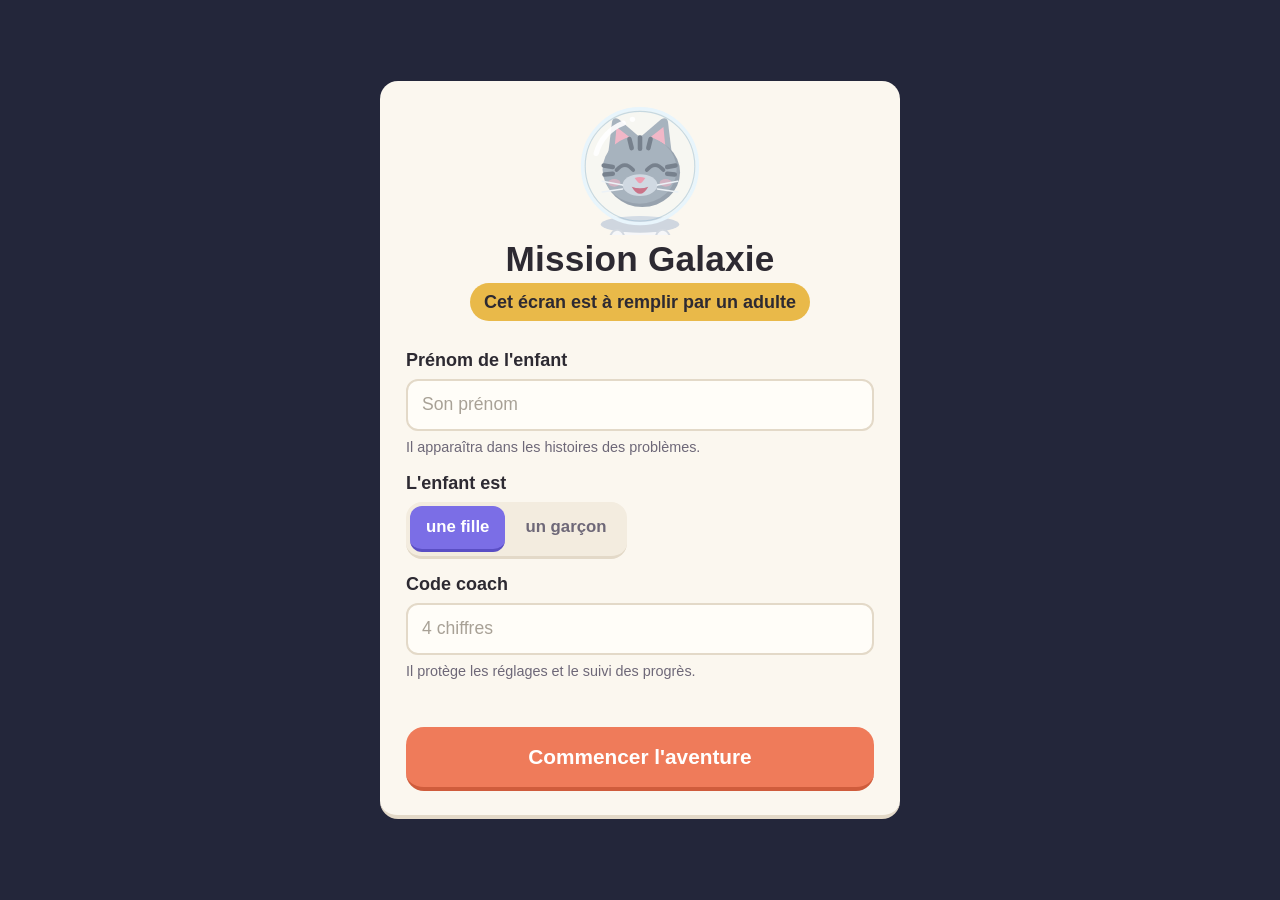
==== commit 80525b3b: "Add QA testing pages for voice and critical review - Created `qa-regard.html` for critical review te" ====
--- a/index.html
+++ b/index.html
@@ -38,17 +38,16 @@
   <script src="js/problemes/banques/paquets-2.js"></script>
   <script src="js/problemes/banques/marche-1.js"></script>
   <script src="js/problemes/banques/marche-2.js"></script>
-  <script src="js/problemes/banques/tictac-1.js"></script>
-  <script src="js/problemes/banques/tictac-2.js"></script>
-  <script src="js/problemes/banques/defi-1.js"></script>
-  <script src="js/problemes/banques/defi-2.js"></script>
+  <!-- vague 2 : js/problemes/banques/tictac-1.js, tictac-2.js, defi-1.js, defi-2.js
+       (à ajouter ici, dans sw.js et dans tests/jeu.html quand les banques seront écrites) -->
   <!-- Planètes et moteur du monde -->
   <script src="js/monde/mondes.js"></script>
   <script src="js/monde/mondes/plusmoins.js"></script>
   <script src="js/monde/mondes/paquets.js"></script>
   <script src="js/monde/mondes/marche.js"></script>
+  <!-- Tic-Tac : carte prête, problèmes en vague 2 (affichée « Bientôt disponible ») -->
   <script src="js/monde/mondes/tictac.js"></script>
-  <script src="js/monde/mondes/defi.js"></script>
+  <!-- vague 2 : js/monde/mondes/defi.js (Station Grand Défi) -->
   <script src="js/monde/moteur.js"></script>
   <!-- Résolution guidée -->
   <script src="js/resolution/widgets.js"></script>
--- a/css/base.css
+++ b/css/base.css
@@ -0,0 +1,283 @@
+/* =========================================================================
+   Mission Galaxie v2 — base commune (agent Interface)
+   Jetons de design, typographie, boutons, cartes, fenêtres, formulaires,
+   toast, clavier numérique et animations sobres.
+   Style « livre illustré » : aplats, bord inférieur plus foncé, coins arrondis.
+   Pas de dégradé, pas de halo, pas d'ombre floue.
+   ========================================================================= */
+
+:root {
+  /* Jetons du cahier des charges */
+  --papier: #fbf7ef; --papier-2: #f3ecdf; --ligne: #e3d9c8;
+  --encre: #2d2a32; --encre-douce: #6e6878;
+  --corail: #ef7b5a; --corail-fonce: #cf5c3c;
+  --sarcelle: #2a9d8f; --sarcelle-fonce: #1f7a6f; --sarcelle-claire: #d6efeb;
+  --lavande: #7b6ee6; --lavande-fonce: #5a4ec4; --lavande-claire: #ebe8fb;
+  --moutarde: #e9b949; --moutarde-fonce: #c7962a;
+  --rouge: #d9534f; --rouge-clair: #fbe2e0;
+  --ciel: #8ecae6; --nuit: #23263a;
+  --rayon: 18px; --rayon-petit: 12px;
+  --police: 'Andika', 'Trebuchet MS', sans-serif;
+  --police-titre: 'Fredoka', 'Andika', sans-serif;
+
+  /* Teintes complémentaires, dérivées de la palette */
+  --blanc: #fffdf8;
+  --ligne-fonce: #d5c8b2;
+  --corail-clair: #fde5dc;
+  --moutarde-claire: #fbf0d0;
+  --rouge-fonce: #b23f3b;
+  --lavande-bord: #d3ccf5;
+  --sarcelle-bord: #b5ddd6;
+  --voile: rgba(35, 38, 58, .55);
+  --bord-bouton: 4px;
+  --duree: .16s;
+}
+
+/* ---------- Remise à zéro et typographie ---------- */
+*, *::before, *::after { box-sizing: border-box; }
+[hidden] { display: none !important; }
+html { -webkit-text-size-adjust: 100%; text-size-adjust: 100%; }
+body {
+  margin: 0; background: var(--papier); color: var(--encre);
+  font-family: var(--police); font-size: 18px; line-height: 1.45;
+  -webkit-tap-highlight-color: transparent; touch-action: manipulation;
+}
+h1, h2, h3, h4 { font-family: var(--police-titre); font-weight: 600; line-height: 1.15; letter-spacing: .2px; margin: 0 0 .5em; }
+h1 { font-size: 2rem; }
+h2 { font-size: 1.55rem; }
+h3 { font-size: 1.2rem; }
+p { margin: 0 0 .75em; }
+a { color: var(--lavande-fonce); }
+b, strong { font-weight: 700; }
+button, input, select, textarea { font: inherit; color: inherit; }
+button { cursor: pointer; }
+img, svg { max-width: 100%; }
+::selection { background: var(--lavande-claire); color: var(--encre); }
+:focus { outline: none; }
+:focus-visible { outline: 3px solid var(--lavande); outline-offset: 3px; }
+
+.icone { display: inline-block; flex: none; vertical-align: -.2em; overflow: visible; }
+.icone-repli { display: inline-block; width: 1em; text-align: center; }
+.texte-cache {
+  position: absolute !important; width: 1px; height: 1px; padding: 0; margin: -1px;
+  overflow: hidden; clip: rect(0 0 0 0); white-space: nowrap; border: 0;
+}
+
+/* ---------- Boutons ----------
+   Aplat + bord inférieur plus foncé ; à l'appui le bouton « s'enfonce ».
+   Les variantes ne changent que trois variables : --fond, --texte, --bord. */
+.btn {
+  --fond: var(--blanc); --texte: var(--encre); --bord: var(--ligne-fonce); --contour: var(--ligne);
+  display: inline-flex; align-items: center; justify-content: center; gap: 10px;
+  min-height: 52px; padding: 8px 22px; margin: 0;
+  border: 0; border-bottom: var(--bord-bouton) solid var(--bord); border-radius: var(--rayon-petit);
+  background: var(--fond); color: var(--texte);
+  box-shadow: inset 0 0 0 2px var(--contour);
+  font-family: var(--police); font-size: 1.1rem; font-weight: 700; line-height: 1.2;
+  text-align: center; text-decoration: none; white-space: normal;
+  cursor: pointer; touch-action: manipulation; -webkit-user-select: none; user-select: none;
+  transition: transform var(--duree), border-bottom-width var(--duree), background-color var(--duree);
+}
+.btn .icone { margin: -2px 0; }
+.btn:active:not(:disabled) { transform: translateY(2px); border-bottom-width: 2px; }
+.btn.principal { --fond: var(--corail); --texte: #fff; --bord: var(--corail-fonce); --contour: transparent; }
+.btn.secondaire { --fond: var(--blanc); --texte: var(--encre); --bord: var(--ligne-fonce); --contour: var(--ligne); }
+.btn.discret { --fond: transparent; --texte: var(--encre-douce); --bord: transparent; --contour: transparent; text-decoration: underline; text-underline-offset: 4px; text-decoration-thickness: 2px; }
+.btn.danger { --fond: var(--rouge); --texte: #fff; --bord: var(--rouge-fonce); --contour: transparent; }
+.btn.sarcelle, .btn.succes { --fond: var(--sarcelle); --texte: #fff; --bord: var(--sarcelle-fonce); --contour: transparent; }
+.btn.lavande { --fond: var(--lavande); --texte: #fff; --bord: var(--lavande-fonce); --contour: transparent; }
+.btn.clair { --fond: var(--lavande-claire); --texte: var(--lavande-fonce); --bord: var(--lavande-bord); --contour: transparent; }
+.btn.moutarde { --fond: var(--moutarde); --texte: var(--encre); --bord: var(--moutarde-fonce); --contour: transparent; }
+.btn.grand { min-height: 64px; padding: 12px 32px; font-size: 1.3rem; border-radius: var(--rayon); gap: 12px; }
+.btn.petit { min-height: 42px; padding: 6px 14px; font-size: 1rem; gap: 8px; color: var(--texte); }
+.btn.bloc { display: flex; width: 100%; }
+.btn:disabled, .btn[aria-disabled="true"] { opacity: .45; cursor: default; transform: none; }
+@media (hover: hover) {
+  .btn:hover:not(:disabled) { filter: brightness(1.04); }
+  .btn.discret:hover:not(:disabled) { background: var(--papier-2); filter: none; }
+}
+
+/* Bouton rond (icône seule) : 60 px, 48 px en .petit */
+.btn-rond {
+  --fond: var(--lavande-claire); --texte: var(--lavande-fonce); --bord: var(--lavande-bord);
+  display: inline-grid; place-items: center; flex: none;
+  width: 60px; height: 60px; padding: 0; margin: 0;
+  border: 0; border-bottom: var(--bord-bouton) solid var(--bord); border-radius: 50%;
+  background: var(--fond); color: var(--texte);
+  font-family: var(--police); font-size: 1.4rem; font-weight: 700; line-height: 1;
+  cursor: pointer; touch-action: manipulation; -webkit-user-select: none; user-select: none;
+  transition: transform var(--duree), border-bottom-width var(--duree);
+}
+.btn-rond > * { pointer-events: none; }
+.btn-rond:active:not(:disabled) { transform: translateY(2px); border-bottom-width: 2px; }
+.btn-rond.petit { width: 48px; height: 48px; font-size: 1.1rem; color: var(--texte); }
+.btn-rond.principal { --fond: var(--corail); --texte: #fff; --bord: var(--corail-fonce); }
+.btn-rond.secondaire { --fond: var(--blanc); --texte: var(--encre); --bord: var(--ligne-fonce); box-shadow: inset 0 0 0 2px var(--ligne); }
+.btn-rond.sarcelle { --fond: var(--sarcelle); --texte: #fff; --bord: var(--sarcelle-fonce); }
+.btn-rond.violet, .btn-rond.lavande { --fond: var(--lavande); --texte: #fff; --bord: var(--lavande-fonce); }
+.btn-rond.clair { --fond: var(--lavande-claire); --texte: var(--lavande-fonce); --bord: var(--lavande-bord); }
+.btn-rond.danger { --fond: var(--rouge-clair); --texte: var(--rouge-fonce); --bord: #f0c3bf; }
+.btn-rond.discret { --fond: transparent; --texte: var(--encre-douce); --bord: transparent; }
+.btn-rond:disabled { opacity: .45; cursor: default; }
+
+/* ---------- Cartes ---------- */
+.carte-papier {
+  background: var(--papier); color: var(--encre);
+  border-radius: var(--rayon); border-bottom: 4px solid var(--ligne);
+}
+.carte-papier.encadre { box-shadow: inset 0 0 0 2px var(--ligne); }
+
+/* ---------- Fenêtres (UI.modal) ---------- */
+.modal-fond {
+  position: fixed; inset: 0; z-index: 50; padding: 16px;
+  display: grid; place-items: center; background: var(--voile);
+  animation: fondu .2s ease;
+}
+.modal {
+  position: relative; width: min(560px, 100%); max-height: calc(100vh - 32px); max-height: calc(100dvh - 32px); overflow: auto;
+  padding: 24px 26px 22px; border-radius: 24px; border-bottom: 6px solid var(--ligne);
+  background: var(--papier); color: var(--encre); text-align: center;
+  animation: apparait .3s cubic-bezier(.3, 1.3, .5, 1) both;
+}
+.modal h2 { margin: 2px 0 10px; font-size: 1.7rem; }
+.modal p { font-size: 1.15rem; line-height: 1.5; margin: 8px 0; }
+.modal-boutons { display: flex; gap: 12px; justify-content: center; flex-wrap: wrap; margin-top: 20px; }
+
+/* ---------- Formulaires ---------- */
+.champ {
+  display: block; width: 100%; min-height: 52px; margin: 0; padding: 10px 14px;
+  border: 2px solid var(--ligne); border-radius: var(--rayon-petit);
+  background: var(--blanc); color: var(--encre);
+  font-family: var(--police); font-size: 1.1rem; line-height: 1.3;
+  -webkit-appearance: none; appearance: none;
+  transition: border-color var(--duree), box-shadow var(--duree);
+}
+.champ:focus, .champ:focus-visible { outline: none; border-color: var(--lavande); box-shadow: 0 0 0 3px var(--lavande-claire); }
+.champ::placeholder { color: #a8a196; }
+.champ:disabled { opacity: .55; }
+select.champ {
+  padding-right: 44px; cursor: pointer;
+  background-image: url("data:image/svg+xml,%3Csvg xmlns='http://www.w3.org/2000/svg' viewBox='0 0 24 24' fill='none' stroke='%236e6878' stroke-width='2.4' stroke-linecap='round' stroke-linejoin='round'%3E%3Cpath d='M6 9.5l6 6 6-6'/%3E%3C/svg%3E");
+  background-repeat: no-repeat; background-position: right 14px center; background-size: 18px;
+}
+textarea.champ { min-height: 110px; resize: vertical; }
+
+/* Choix segmenté : <div class="segmente"><button class="actif">…</button>…</div> */
+.segmente {
+  display: inline-flex; flex-wrap: wrap; gap: 4px; padding: 4px; max-width: 100%; align-self: flex-start;
+  border-radius: 16px; background: var(--papier-2); border-bottom: 3px solid var(--ligne);
+}
+.segmente > button {
+  min-height: 46px; min-width: 52px; padding: 8px 16px; margin: 0;
+  border: 0; border-bottom: 3px solid transparent; border-radius: 12px;
+  background: transparent; color: var(--encre-douce);
+  font-family: var(--police); font-size: 1.05rem; font-weight: 700; line-height: 1.2;
+  cursor: pointer; transition: background-color var(--duree), color var(--duree);
+}
+.segmente > button.actif { background: var(--lavande); color: #fff; border-bottom-color: var(--lavande-fonce); }
+@media (hover: hover) { .segmente > button:not(.actif):hover { background: var(--blanc); color: var(--encre); } }
+
+/* Interrupteur : <label class="interrupteur"><span class="interrupteur-texte">…</span><input type="checkbox"><span class="glissiere"></span></label> */
+.interrupteur { position: relative; display: flex; align-items: center; gap: 14px; min-height: 52px; padding: 4px 0; cursor: pointer; }
+.interrupteur-texte { flex: 1; font-weight: 700; }
+.interrupteur input { position: absolute; width: 1px; height: 1px; margin: 0; opacity: 0; pointer-events: none; }
+.glissiere {
+  position: relative; flex: none; width: 62px; height: 36px; border-radius: 999px;
+  background: var(--ligne-fonce); transition: background-color var(--duree);
+}
+.glissiere::after {
+  content: ''; position: absolute; top: 4px; left: 4px; width: 28px; height: 28px; border-radius: 50%;
+  background: #fff; box-shadow: 0 2px 0 rgba(45, 42, 50, .16); transition: transform var(--duree);
+}
+.interrupteur input:checked + .glissiere { background: var(--sarcelle); }
+.interrupteur input:checked + .glissiere::after { transform: translateX(26px); }
+.interrupteur input:focus-visible + .glissiere { outline: 3px solid var(--lavande); outline-offset: 3px; }
+.interrupteur input:disabled + .glissiere { opacity: .5; }
+
+/* ---------- Toast (#toast.toast, UI.toast) ---------- */
+.toast {
+  position: fixed; left: 50%; bottom: 24px; bottom: max(24px, env(safe-area-inset-bottom)); z-index: 90;
+  max-width: calc(100% - 32px); padding: 12px 22px; border-radius: 999px;
+  background: var(--encre); color: var(--papier); font-weight: 700; text-align: center;
+  opacity: 0; pointer-events: none; transform: translate(-50%, 16px);
+  transition: opacity .25s ease, transform .25s ease;
+}
+.toast.visible { opacity: 1; transform: translate(-50%, 0); }
+
+/* ---------- Clavier numérique (UI.clavier) ---------- */
+.clavier { display: grid; grid-template-columns: repeat(3, 76px); gap: 10px; justify-content: center; }
+.touche {
+  display: grid; place-items: center; height: 66px; padding: 0; margin: 0;
+  border: 0; border-bottom: var(--bord-bouton) solid var(--ligne-fonce); border-radius: 16px;
+  background: var(--blanc); color: var(--encre); box-shadow: inset 0 0 0 2px var(--ligne);
+  font-family: var(--police-titre); font-size: 1.9rem; font-weight: 600; line-height: 1;
+  cursor: pointer; touch-action: manipulation; -webkit-user-select: none; user-select: none;
+  transition: transform var(--duree), border-bottom-width var(--duree);
+}
+.touche:active { transform: translateY(2px); border-bottom-width: 2px; }
+.touche.valider { background: var(--sarcelle); color: #fff; border-bottom-color: var(--sarcelle-fonce); box-shadow: none; }
+.touche.effacer { background: var(--rouge-clair); color: var(--rouge-fonce); border-bottom-color: #f0c3bf; box-shadow: none; }
+/* Les caractères ⌫ et ✓ de UI.clavier sont remplacés par les icônes au trait */
+.touche.valider, .touche.effacer { font-size: 0; }
+.touche.valider::before, .touche.effacer::before {
+  content: ''; width: 32px; height: 32px; background: currentColor;
+  -webkit-mask: var(--masque) center / contain no-repeat; mask: var(--masque) center / contain no-repeat;
+}
+.touche.valider { --masque: url("data:image/svg+xml,%3Csvg xmlns='http://www.w3.org/2000/svg' viewBox='0 0 24 24' fill='none' stroke='black' stroke-width='2.6' stroke-linecap='round' stroke-linejoin='round'%3E%3Cpath d='M5 12.5l4.5 4.5L19 7.5'/%3E%3C/svg%3E"); }
+.touche.effacer { --masque: url("data:image/svg+xml,%3Csvg xmlns='http://www.w3.org/2000/svg' viewBox='0 0 24 24' fill='none' stroke='black' stroke-width='2.2' stroke-linecap='round' stroke-linejoin='round'%3E%3Cpath d='M9 5h10a2 2 0 0 1 2 2v10a2 2 0 0 1-2 2H9l-6-7z'/%3E%3Cpath d='M12.2 9.5l5 5M17.2 9.5l-5 5'/%3E%3C/svg%3E"); }
+@media (max-width: 420px) { .clavier { grid-template-columns: repeat(3, 66px); } .touche { height: 60px; } }
+
+/* ---------- Animations sobres ---------- */
+.secoue { animation: secoue .45s ease; }
+@keyframes secoue { 20%, 60% { transform: translateX(-7px); } 40%, 80% { transform: translateX(7px); } }
+.clignote { animation: clignote 1.1s ease-in-out infinite; }
+@keyframes clignote { 50% { box-shadow: 0 0 0 4px var(--moutarde); background-color: var(--moutarde-claire); } }
+.apparait { animation: apparait .32s cubic-bezier(.3, 1.3, .5, 1) both; }
+@keyframes apparait { from { opacity: 0; transform: translateY(10px) scale(.97); } }
+@keyframes fondu { from { opacity: 0; } }
+
+/* Confettis (UI.confettis) : petits rectangles en aplat */
+.confetti {
+  position: absolute; left: 50%; top: 40%; z-index: 60; width: 10px; height: 14px; border-radius: 3px;
+  pointer-events: none; animation: confetti 1.4s cubic-bezier(.2, .7, .3, 1) forwards;
+}
+@keyframes confetti {
+  0% { transform: translate(-50%, -50%) rotate(0); opacity: 1; }
+  100% { transform: translate(calc(-50% + var(--x)), calc(-50% + var(--y) + 160px)) rotate(var(--r)); opacity: 0; }
+}
+
+/* Portrait animé d'Alvin (Alvin.creer, Alvin.humeur, Alvin.saute, Alvin.coucou) */
+.alvin { display: block; flex: none; animation: flotte 4s ease-in-out infinite; cursor: pointer; }
+.alvin svg { width: 100%; height: auto; display: block; overflow: visible; }
+@keyframes flotte { 0%, 100% { transform: translateY(0); } 50% { transform: translateY(-5px); } }
+.alv-paupiere { transform-box: fill-box; transform-origin: center; animation: cligne 5s infinite; }
+@keyframes cligne { 0%, 93%, 100% { transform: scaleY(1); } 95% { transform: scaleY(.1); } }
+.alv-queue { transform-box: view-box; transform-origin: 136px 226px; animation: queue 2.6s ease-in-out infinite; }
+@keyframes queue { 0%, 100% { transform: rotate(0); } 50% { transform: rotate(-8deg); } }
+.alv-yeux-contents, .alv-bouche-ouverte { display: none; }
+.alvin.content .alv-yeux, .alvin.content .alv-bouche { display: none; }
+.alvin.content .alv-yeux-contents, .alvin.content .alv-bouche-ouverte { display: inline; }
+.alv-pupille { transition: transform .3s; }
+.alvin.reflechit .alv-pupille { transform: translate(3px, -4px); }
+.alvin.saute { animation: saute .7s ease; }
+@keyframes saute { 0%, 100% { transform: translateY(0); } 35% { transform: translateY(-20px) rotate(-3deg); } 60% { transform: translateY(0); } 78% { transform: translateY(-5px); } }
+.alv-bras-d { transform-box: view-box; transform-origin: 130px 196px; }
+.alvin.coucou .alv-bras-d { animation: coucou 1.2s ease-in-out 2; }
+@keyframes coucou { 0%, 100% { transform: rotate(0); } 30%, 70% { transform: rotate(-135deg); } 50% { transform: rotate(-110deg); } }
+
+/* Bouton haut-parleur pendant la lecture (js/core/voix.js) : corail + icône « stop » ; le retoucher arrête la voix */
+.voix-en-cours {
+  --fond: var(--corail); --texte: #fff; --bord: var(--corail-fonce); --contour: transparent;
+  background-color: var(--corail) !important; color: #fff !important;
+}
+.voix-en-cours .icone { animation: voix-stop 1.1s ease-in-out infinite; }
+@keyframes voix-stop { 50% { transform: scale(.82); } }
+
+/* Mouvements réduits : on coupe les animations décoratives */
+@media (prefers-reduced-motion: reduce) {
+  *, *::before, *::after {
+    animation-duration: .01ms !important; animation-iteration-count: 1 !important;
+    transition-duration: .01ms !important; scroll-behavior: auto !important;
+  }
+  .clignote { animation: none !important; box-shadow: 0 0 0 4px var(--moutarde); background-color: var(--moutarde-claire); }
+}
--- a/css/resolution.css
+++ b/css/resolution.css
@@ -0,0 +1,497 @@
+/*
+ * Résolution guidée (panneau plein écran #resolution) — style « dessin plat épuré ».
+ * Utilise les jetons de css/base.css. Les valeurs de repli ci-dessous (spécificité nulle grâce à :where)
+ * ne servent que si base.css n'est pas chargé ; idem pour les boutons de repli (.btn, .btn-rond, .clavier).
+ */
+:where(:root) {
+  --papier: #fbf7ef; --papier-2: #f3ecdf; --ligne: #e3d9c8;
+  --encre: #2d2a32; --encre-douce: #6e6878;
+  --corail: #ef7b5a; --corail-fonce: #cf5c3c;
+  --sarcelle: #2a9d8f; --sarcelle-fonce: #1f7a6f; --sarcelle-claire: #d6efeb;
+  --lavande: #7b6ee6; --lavande-fonce: #5a4ec4; --lavande-claire: #ebe8fb;
+  --moutarde: #e9b949; --moutarde-fonce: #c7962a;
+  --rouge: #d9534f; --rouge-clair: #fbe2e0;
+  --ciel: #8ecae6; --nuit: #23263a;
+  --rayon: 18px; --rayon-petit: 12px;
+  --police: 'Andika', 'Trebuchet MS', sans-serif; --police-titre: 'Fredoka', 'Andika', sans-serif;
+}
+
+#resolution {
+  --blanc: #fffdf9;
+  --moutarde-claire: #fbefcf;
+  --corail-clair: #fde4da;
+  position: fixed; inset: 0; z-index: 60;
+  display: grid; grid-template-rows: auto minmax(0, 1fr);
+  background: var(--papier); color: var(--encre);
+  font-family: var(--police); font-size: 20px; line-height: 1.4;
+  -webkit-tap-highlight-color: transparent; overscroll-behavior: contain;
+}
+#resolution *, #resolution *::before, #resolution *::after { box-sizing: border-box; }
+#resolution button { font-family: inherit; color: inherit; cursor: pointer; }
+#resolution [hidden] { display: none !important; }
+#resolution h2 { font-family: var(--police-titre); font-weight: 600; margin: 0; }
+.res-ic { display: inline-flex; align-items: center; justify-content: center; line-height: 0; flex: none; }
+#resolution .insecable { white-space: nowrap; } /* « a-t-elle » n'est jamais coupé en fin de ligne */
+.res-ic svg { display: block; }
+
+/* ---------- Boutons de repli (si base.css est absent) ---------- */
+:where(#resolution .btn) {
+  display: inline-flex; align-items: center; justify-content: center; gap: 10px;
+  min-height: 52px; padding: 10px 22px; border-radius: 14px;
+  border: 2px solid var(--ligne); border-bottom-width: 4px; background: #fff; color: var(--encre);
+  font: 700 20px/1.2 var(--police); text-align: center;
+}
+:where(#resolution .btn:active) { transform: translateY(2px); border-bottom-width: 2px; }
+:where(#resolution .btn.principal) { background: var(--corail); border-color: var(--corail-fonce); color: #fff; }
+:where(#resolution .btn.discret) { background: transparent; border-color: transparent; color: var(--encre-douce); text-decoration: underline; text-underline-offset: 4px; }
+:where(#resolution .btn.grand) { min-height: 64px; padding: 12px 28px; font-size: 22px; border-radius: 16px; }
+:where(#resolution .btn-rond) {
+  width: 52px; height: 52px; flex: none; border-radius: 50%; padding: 0;
+  display: inline-grid; place-items: center;
+  border: 2px solid var(--ligne); border-bottom-width: 4px; background: #fff; color: var(--encre);
+}
+:where(#resolution .btn-rond.petit) { width: 48px; height: 48px; }
+:where(#resolution .btn-rond:active) { transform: translateY(2px); border-bottom-width: 2px; }
+:where(#resolution .clavier) { display: grid; grid-template-columns: repeat(3, 72px); gap: 10px; }
+:where(#resolution .touche) {
+  height: 64px; border-radius: 14px; border: 2px solid var(--ligne); border-bottom-width: 5px;
+  background: #fff; font: 700 30px/1 var(--police); color: var(--encre);
+}
+:where(#resolution .touche:active) { transform: translateY(2px); border-bottom-width: 3px; }
+:where(#resolution .touche.valider) { background: var(--sarcelle); border-color: var(--sarcelle-fonce); color: #fff; }
+:where(#resolution .touche.effacer) { background: var(--rouge-clair); border-color: #f1c2bf; color: var(--rouge); }
+
+/* ---------- Bandeau du haut ---------- */
+.res-haut {
+  display: flex; align-items: center; gap: 14px; flex-wrap: wrap;
+  padding: 10px 18px; background: var(--papier-2); border-bottom: 2px solid var(--ligne);
+}
+.res-pnj { display: flex; align-items: center; gap: 10px; min-width: 0; }
+.res-pnj-portrait {
+  width: 54px; height: 54px; flex: none; border-radius: 50%; overflow: hidden;
+  background: var(--blanc); border: 2px solid var(--ligne); display: grid; place-items: center;
+}
+.res-pnj-portrait svg { width: 100%; height: 100%; display: block; }
+.res-pnj-textes { display: flex; flex-direction: column; line-height: 1.15; min-width: 0; }
+.res-pnj-textes b { font-family: var(--police-titre); font-weight: 600; font-size: 21px; }
+.res-pnj-textes span { font-size: 15px; color: var(--encre-douce); }
+
+.res-etapes { display: flex; gap: 6px; list-style: none; margin: 0 0 0 auto; padding: 0; flex-wrap: wrap; justify-content: flex-end; }
+.res-etapes li {
+  display: flex; align-items: center; gap: 6px; height: 40px; min-width: 40px; padding: 0 9px;
+  border-radius: 20px; background: var(--blanc); color: #a59e93; border: 2px solid var(--ligne);
+}
+.res-etapes li .nom { display: none; font-weight: 700; font-size: 17px; white-space: nowrap; }
+.res-etapes li.active { background: var(--corail); border-color: var(--corail-fonce); color: #fff; padding: 0 14px 0 9px; }
+.res-etapes li.active .nom { display: inline; }
+.res-etapes li.faite { background: var(--sarcelle-claire); border-color: #a8dbd3; color: var(--sarcelle-fonce); }
+.res-etapes .pastille { display: inline-flex; }
+
+/* ---------- Corps : 2 colonnes en paysage, 1 en portrait ---------- */
+.res-corps {
+  display: grid; min-height: 0; overflow: hidden;
+  grid-template-columns: minmax(0, 0.9fr) minmax(0, 1.1fr);
+  grid-template-rows: auto minmax(0, 1fr);
+  grid-template-areas: "enonce atelier" "alvin atelier";
+  gap: 14px 18px; padding: 14px 18px 16px;
+}
+.res-enonce { grid-area: enonce; }
+.res-alvin { grid-area: alvin; }
+.res-atelier { grid-area: atelier; overflow-y: auto; min-height: 0; }
+
+/* L'énoncé */
+.res-enonce {
+  background: var(--blanc); border: 2px solid var(--ligne); border-radius: var(--rayon);
+  padding: 12px 18px 16px; max-height: 58vh; overflow-y: auto;
+}
+.res-enonce-entete { display: flex; align-items: center; justify-content: space-between; gap: 10px; margin-bottom: 4px; }
+.res-enonce-titre { display: inline-flex; align-items: center; gap: 8px; font-family: var(--police-titre); font-weight: 600; font-size: 18px; color: var(--encre-douce); }
+.res-ecouter.actif { background: var(--lavande-claire); border-color: var(--lavande); color: var(--lavande-fonce); }
+.res-enonce-texte { font-size: 25px; line-height: 1.7; }
+.res-enonce-texte .phrase { border-radius: 8px; padding: 2px 3px; -webkit-box-decoration-break: clone; box-decoration-break: clone; transition: background-color .2s; }
+.res-enonce-texte .phrase.cliquable { background: var(--papier-2); cursor: pointer; box-shadow: 0 2px 0 var(--ligne); }
+.res-enonce-texte .phrase.en-lecture { background: var(--moutarde-claire); }
+.res-enonce-texte .phrase.question-trouvee { background: var(--lavande-claire); color: var(--lavande-fonce); box-shadow: none; }
+.res-enonce-texte .donnee { position: relative; font-weight: 700; border-radius: 6px; white-space: nowrap; transition: background-color .2s; }
+/* marge négative = même mise en page avec ou sans fond (pas d'espace parasite avant le point) */
+.res-enonce-texte .donnee.cliquable, .res-enonce-texte .donnee.trouvee { padding: 0 3px; margin: 0 -3px; }
+.res-enonce-texte .donnee.cliquable { cursor: pointer; background: #fff; box-shadow: inset 0 -4px 0 var(--moutarde); color: var(--encre); }
+.res-enonce-texte .donnee.cliquable::after { content: ''; position: absolute; inset: -9px -5px; } /* cible tactile ≥ 48 px */
+.res-enonce-texte .donnee.trouvee { background: var(--sarcelle-claire); color: var(--sarcelle-fonce); box-shadow: inset 0 -4px 0 var(--sarcelle); }
+.res-enonce-texte .donnee.barree { color: var(--encre-douce); text-decoration: line-through 3px var(--rouge); opacity: .75; }
+.res-notes:empty { display: none; }
+.res-notes { margin-top: 10px; }
+.res-note {
+  display: flex; flex-wrap: wrap; align-items: center; gap: 6px 10px; padding: 8px 12px;
+  border-radius: var(--rayon-petit); background: var(--moutarde-claire); border: 2px solid #efd99a; font-size: 17px;
+}
+.res-note-titre { display: inline-flex; align-items: center; gap: 4px; font-weight: 700; color: var(--moutarde-fonce); }
+.res-note-q { color: var(--encre-douce); }
+
+/* Alvin et sa bulle */
+.res-alvin { display: flex; align-items: flex-start; gap: 10px; min-height: 0; }
+.res-alvin-portrait { width: 92px; flex: none; cursor: pointer; margin-top: 4px; }
+.res-alvin-portrait svg { width: 100%; height: auto; display: block; }
+.res-alvin-portrait.saute { animation: res-saute .6s ease; }
+.res-bulle {
+  position: relative; flex: 1; min-width: 0;
+  background: #fff; border: 2px solid var(--ligne); border-radius: var(--rayon); padding: 12px 16px;
+}
+.res-bulle::before, .res-bulle::after { content: ''; position: absolute; top: 26px; border-style: solid; }
+.res-bulle::before { left: -14px; border-width: 9px 14px 9px 0; border-color: transparent var(--ligne) transparent transparent; }
+.res-bulle::after { left: -10px; top: 28px; border-width: 7px 11px 7px 0; border-color: transparent #fff transparent transparent; }
+.res-bulle.res-pop { animation: res-pop .3s ease; }
+.res-bulle-texte { margin: 0 0 10px; font-size: 20px; line-height: 1.45; }
+.res-bulle-actions { display: flex; gap: 10px; align-items: center; flex-wrap: wrap; }
+.res-btn-indice { min-height: 48px; padding: 6px 16px; font-size: 18px; color: var(--moutarde-fonce); }
+
+/* L'atelier */
+.res-atelier {
+  background: var(--blanc); border: 2px solid var(--ligne); border-radius: var(--rayon);
+  padding: 16px 18px 18px; display: flex; flex-direction: column; gap: 14px;
+}
+.res-consigne { margin: 0; display: flex; align-items: center; gap: 12px; font-family: var(--police-titre); font-weight: 600; font-size: 23px; line-height: 1.25; }
+.res-consigne-icone { width: 46px; height: 46px; flex: none; border-radius: 50%; background: var(--corail); color: #fff; display: grid; place-items: center; }
+.res-centre { flex: 1; display: flex; flex-direction: column; align-items: center; justify-content: center; gap: 20px; text-align: center; }
+.res-centre .res-consigne { justify-content: center; text-align: left; max-width: 560px; }
+.res-boutons { display: flex; gap: 14px; flex-wrap: wrap; justify-content: center; }
+.res-boutons.colonne { flex-direction: column; align-items: stretch; min-width: min(380px, 100%); }
+.res-astuce {
+  display: flex; align-items: center; gap: 10px; max-width: 520px;
+  background: var(--moutarde-claire); color: #6e5414; border-radius: var(--rayon-petit); padding: 12px 16px; font-size: 19px; text-align: left;
+}
+.res-gros-signe { font-size: 30px; color: var(--lavande-fonce); line-height: 1; }
+.res-aide-geste { margin: -4px 0 0; text-align: center; font-size: 16px; color: var(--encre-douce); }
+.res-explication { margin: 0; font-size: 18px; color: var(--encre-douce); }
+
+/* Cartes de données */
+.res-plateau {
+  display: flex; flex-wrap: wrap; gap: 12px; justify-content: center; align-items: center;
+  min-height: 78px; padding: 12px; border-radius: var(--rayon); background: var(--papier-2);
+}
+.res-plateau-vide { color: var(--encre-douce); font-size: 18px; }
+.res-carte {
+  display: inline-flex; align-items: center; justify-content: center; min-height: 54px; min-width: 54px;
+  padding: 6px 16px; border-radius: var(--rayon-petit); white-space: nowrap;
+  background: var(--sarcelle-claire); color: var(--sarcelle-fonce); border: 2px solid #a8dbd3; border-bottom-width: 4px;
+  font: 700 22px/1.15 var(--police); transition: transform .15s, opacity .15s;
+}
+.res-carte.inconnue { background: var(--lavande); border-color: var(--lavande-fonce); color: #fff; font-size: 30px; min-width: 64px; }
+.res-carte.x { background: var(--moutarde-claire); border-color: var(--moutarde); color: #7a5a12; }
+.res-carte.x.nouvelle { box-shadow: 0 0 0 4px var(--moutarde-claire); }
+.res-carte.petite { min-height: 36px; padding: 2px 10px; font-size: 18px; border-bottom-width: 2px; }
+.res-carte.glissable { touch-action: none; cursor: grab; user-select: none; -webkit-user-select: none; }
+.res-carte.selection { transform: translateY(-5px); outline: 4px solid var(--corail); outline-offset: 2px; }
+.res-carte.posee { visibility: hidden; }
+.res-carte.en-glisse { opacity: .35; }
+.res-carte.dans-case {
+  min-height: 42px; min-width: 0; max-width: 100%; padding: 3px 10px; font-size: 19px; border-bottom-width: 2px;
+  white-space: normal; text-align: center; overflow-wrap: anywhere;
+}
+.res-carte.dans-case.inconnue { font-size: 26px; min-width: 46px; }
+.res-fantome { position: fixed; z-index: 100; pointer-events: none; margin: 0; transform: translate(-50%, -50%) rotate(-3deg) scale(1.06); }
+
+/* ---------- Schémas ---------- */
+.res-schema {
+  display: flex; flex-direction: column; gap: 6px; padding: 14px; border-radius: var(--rayon);
+  background: #fff; border: 2px solid var(--ligne); transition: border-color .3s, background-color .3s;
+}
+.res-schema.reussi { border-color: var(--sarcelle); background: #f4fbf9; }
+.res-schema .rangee { display: flex; gap: 6px; width: 100%; min-width: 0; }
+.res-schema .segment {
+  flex: 1 1 0; min-width: 0; min-height: 82px; border-radius: 14px; padding: 8px 6px;
+  display: flex; flex-direction: column; align-items: center; justify-content: center; gap: 4px;
+}
+.seg-tout, .seg-grand, .seg-total { background: var(--moutarde-claire); border: 2px solid #ead39a; }
+.seg-p1, .seg-petit, .grp-boite, .fois-barre { background: var(--sarcelle-claire); border: 2px solid #a8dbd3; }
+.seg-p2 { background: var(--corail-clair); border: 2px solid #f4bfab; }
+.seg-ecart { background: #fff; border: 2.5px dashed var(--corail); }
+.etiquette-seg { font-size: 16px; font-weight: 700; color: var(--encre-douce); text-align: center; line-height: 1.15; }
+.accolade { height: 20px; margin: 0 6px; }
+.accolade svg { width: 100%; height: 100%; display: block; overflow: visible; }
+.accolade path { fill: none; stroke: #b5aa98; stroke-width: 2.5; stroke-linecap: round; stroke-linejoin: round; }
+.res-schema .case {
+  min-width: 96px; max-width: 100%; min-height: 50px; padding: 3px; border-radius: 12px;
+  border: 2.5px dashed rgba(45, 42, 50, .32); background: rgba(255, 255, 255, .8);
+  display: flex; align-items: center; justify-content: center; cursor: pointer; transition: transform .15s, border-color .15s;
+}
+.res-schema.attend .case:not(.remplie) { border-color: var(--corail); background: #fff; }
+.res-schema .case.remplie { border-style: solid; border-color: transparent; background: transparent; }
+.res-schema .case.survol { transform: scale(1.06); border-style: solid; border-color: var(--corail); background: var(--corail-clair); }
+.res-schema .case.fausse .res-carte { background: var(--rouge-clair); border-color: var(--rouge); color: var(--rouge); }
+.nom-ligne { font-weight: 700; font-size: 18px; text-align: right; line-height: 1.15; overflow-wrap: anywhere; }
+
+.schema-cmp { display: grid; grid-template-columns: minmax(70px, auto) minmax(0, 1fr); align-items: center; gap: 10px 12px; }
+
+.schema-grp .grp-boites { align-items: stretch; }
+.schema-grp .grp-boite { min-height: 82px; padding: 6px 4px; }
+.schema-grp .grp-boite .case { min-width: 0; width: 100%; }
+.schema-grp .grp-boites.serrees .res-carte.dans-case { font-size: 19px; padding: 2px 6px; min-width: 34px; }
+.schema-grp .grp-boites.serrees .res-carte.dans-case.inconnue { font-size: 22px; min-width: 34px; }
+.schema-grp .copie, .schema-fois .copie { font-weight: 700; font-size: 20px; color: #6aa9a0; }
+.grp-points { align-self: center; font-size: 28px; font-weight: 700; color: var(--encre-douce); padding: 0 2px; }
+.grp-legende { display: flex; align-items: center; gap: 4px; font-size: 16px; font-weight: 700; color: var(--encre-douce); margin: -2px 0 0 6px; }
+.grp-legende .fleche { color: var(--sarcelle); font-size: 20px; }
+.grp-nb { display: flex; flex-direction: column; align-items: center; gap: 4px; margin-top: -4px; }
+
+.schema-fois { display: grid; align-items: center; gap: 8px 6px; }
+.schema-fois .nom-ligne { padding-right: 6px; }
+.schema-fois .segment { min-height: 74px; }
+.schema-fois .seg-copie { border-style: dashed; }
+.schema-fois .segment .case { min-width: 0; width: 100%; }
+/* La carte de la petite barre peut dépasser à droite (rien à côté sur cette ligne) plutôt que d'être coupée */
+.schema-fois .seg-petit { align-items: flex-start; }
+.schema-fois .seg-petit .case { width: max-content; min-width: 100%; position: relative; z-index: 1; }
+.schema-fois .seg-petit .res-carte.dans-case { white-space: nowrap; }
+.fois-case { display: flex; align-items: center; gap: 6px; padding-left: 6px; }
+.fois-case .case { min-width: 64px; }
+.fois-total { display: flex; justify-content: center; margin-top: -4px; }
+
+.schema-frise { display: grid; grid-template-columns: repeat(3, minmax(0, 1fr)); align-items: start; gap: 0 8px; }
+.frise-duree { grid-column: 2; grid-row: 1; display: flex; flex-direction: column; align-items: center; gap: 2px; }
+.frise-trait { grid-column: 1 / -1; grid-row: 2; height: 70px; margin-top: -14px; }
+.frise-trait svg { width: 100%; height: 100%; display: block; overflow: visible; }
+.frise-arc { fill: none; stroke: var(--corail); stroke-width: 3; stroke-linecap: round; stroke-linejoin: round; }
+.frise-ligne { fill: none; stroke: #b5aa98; stroke-width: 3; stroke-linecap: round; stroke-linejoin: round; }
+.frise-repere { fill: none; stroke: var(--encre-douce); stroke-width: 4; stroke-linecap: round; }
+.frise-bout { grid-row: 3; display: flex; flex-direction: column; align-items: center; gap: 4px; }
+.frise-bout.gauche { grid-column: 1; }
+.frise-bout.droite { grid-column: 3; }
+.frise-horloge { line-height: 0; }
+
+.res-schema.compact { padding: 10px; gap: 4px; }
+.res-schema.compact .segment { min-height: 60px; }
+.res-schema.compact .frise-trait { height: 54px; }
+
+/* Horloge plate */
+.horloge-cadran { fill: #fff; stroke: var(--encre-douce); stroke-width: 3.5; }
+.horloge-trait { stroke: #b5aa98; stroke-width: 2; stroke-linecap: round; }
+.horloge-trait.gros { stroke: var(--encre-douce); stroke-width: 3.5; }
+.horloge-chiffre { font: 700 10px var(--police); fill: var(--encre); }
+.horloge-heure { stroke: var(--encre); stroke-width: 6; stroke-linecap: round; }
+.horloge-minute { stroke: var(--corail); stroke-width: 4; stroke-linecap: round; }
+.horloge-centre { fill: var(--encre); }
+.horloge-inconnue { font: 700 40px var(--police-titre); fill: var(--lavande); }
+
+/* ---------- Choix de l'opération ---------- */
+.res-choix-op { display: flex; gap: 16px; justify-content: center; flex-wrap: wrap; }
+.btn-op {
+  width: 124px; height: 112px; border-radius: 20px; padding: 0;
+  background: #fff; border: 2px solid var(--ligne); border-bottom-width: 6px;
+  display: flex; flex-direction: column; align-items: center; justify-content: center; gap: 4px;
+  transition: transform .1s;
+}
+.res-choix-op.quatre .btn-op { width: 116px; }
+.btn-op:active { transform: translateY(3px); border-bottom-width: 3px; }
+.btn-op .signe { font: 600 54px/1 var(--police-titre); color: var(--lavande-fonce); }
+.btn-op .mot { font-size: 15px; font-weight: 700; color: var(--encre-douce); }
+.btn-op.juste { background: var(--sarcelle-claire); border-color: var(--sarcelle); }
+.btn-op.juste .signe { color: var(--sarcelle-fonce); }
+.res-ligne-operation { font: 700 34px/1.2 var(--police); text-align: center; min-height: 42px; visibility: hidden; }
+.res-ligne-operation.visible { visibility: visible; animation: res-pop .3s ease; }
+.res-rappel-question {
+  display: flex; flex-direction: column; gap: 2px; padding: 10px 16px; border-radius: var(--rayon-petit);
+  background: var(--lavande-claire); color: var(--lavande-fonce); font-size: 21px; font-weight: 700; line-height: 1.3;
+}
+.res-rappel-question.petite { font-size: 18px; padding: 8px 14px; }
+.res-rappel-titre { font-size: 14px; font-weight: 700; text-transform: uppercase; letter-spacing: .04em; opacity: .75; }
+
+/* ---------- Calcul ---------- */
+.res-calcul { display: flex; flex-wrap: wrap; gap: 22px; align-items: center; justify-content: center; }
+.res-pose-cadre { background: #fff; border-radius: var(--rayon); border: 2px solid var(--ligne); padding: 10px 18px 16px; }
+.pose { --cellule: clamp(48px, 6.2vmin, 60px); display: grid; gap: 5px; justify-content: center; align-items: center; }
+.pose > * { width: var(--cellule); height: var(--cellule); display: grid; place-items: center; }
+.pose > .pose-entete { height: 22px; font-size: 16px; font-weight: 700; color: var(--encre-douce); }
+.pose > .pose-entete.col-0 { color: var(--sarcelle-fonce); }
+.pose > .pose-entete.col-1 { color: var(--corail-fonce); }
+.pose > .pose-entete.col-2 { color: var(--lavande-fonce); }
+.pose > .pose-entete.col-3 { color: var(--moutarde-fonce); }
+.pose > .pose-retenue::after { content: ''; position: absolute; inset: -6px -5px; } /* cible tactile ≥ 48 px */
+.pose > .pose-retenue {
+  position: relative; height: 38px; width: 80%; justify-self: center; padding: 0;
+  border: 2px dashed var(--ligne); border-radius: 10px; background: transparent;
+  font: 700 19px/1 var(--police); color: var(--corail-fonce);
+}
+.pose > .pose-retenue:not(:empty) { border-style: solid; border-color: var(--corail-clair); background: var(--corail-clair); }
+.pose > .pose-retenue.selection { border-style: solid; border-color: var(--corail); background: #fff; }
+.pose-chiffre, .pose-signe { font: 700 36px/1 var(--police); }
+.pose-signe { color: var(--lavande-fonce); }
+.pose > .pose-trait { width: auto; height: 4px; border-radius: 2px; background: var(--encre); }
+.pose > .pose-resultat {
+  padding: 0; border: 3px solid var(--ligne); border-radius: 12px; background: var(--papier);
+  font: 700 34px/1 var(--police); color: var(--encre);
+}
+.pose > .pose-resultat.selection { border-color: var(--corail); background: #fff; }
+.pose > .pose-resultat.juste { border-color: var(--sarcelle); background: var(--sarcelle-claire); color: var(--sarcelle-fonce); }
+.pose > .pose-resultat.faux { border-color: var(--rouge); background: var(--rouge-clair); color: var(--rouge); }
+.pose > .pose-resultat.corrige { border-color: var(--sarcelle); background: #fff; color: var(--sarcelle-fonce); }
+
+.res-en-ligne, .res-temps .expr { font: 700 40px/1.2 var(--police); }
+.res-en-ligne { display: flex; align-items: center; justify-content: center; gap: 14px; flex-wrap: wrap; }
+.res-en-ligne .unite { font-size: 30px; color: var(--encre-douce); }
+.res-boite-reponse {
+  min-width: 120px; height: 72px; padding: 0 14px; border: 3px solid var(--corail); border-radius: var(--rayon-petit);
+  background: #fff; display: inline-grid; place-items: center; font: 700 40px/1 var(--police);
+}
+.res-boite-reponse.faux { border-color: var(--rouge); background: var(--rouge-clair); }
+.res-boite-reponse.juste { border-color: var(--sarcelle); background: var(--sarcelle-claire); color: var(--sarcelle-fonce); }
+.res-boite-reponse.corrige { border-color: var(--sarcelle); color: var(--sarcelle-fonce); }
+.res-temps { display: flex; flex-direction: column; align-items: center; gap: 14px; }
+.res-temps .expr { font-size: 34px; text-align: center; }
+.res-temps-saisie { display: flex; align-items: center; gap: 10px; }
+.res-temps-unite { font: 700 30px/1 var(--police); color: var(--encre-douce); }
+.champ-temps {
+  width: 92px; height: 72px; padding: 0; border: 3px solid var(--ligne); border-radius: var(--rayon-petit);
+  background: var(--papier); font: 700 40px/1 var(--police); color: var(--encre);
+}
+.champ-temps.selection { border-color: var(--corail); background: #fff; }
+.champ-temps.faux { border-color: var(--rouge); background: var(--rouge-clair); }
+.champ-temps.juste { border-color: var(--sarcelle); background: var(--sarcelle-claire); color: var(--sarcelle-fonce); }
+.champ-temps.corrige { border-color: var(--sarcelle); background: #fff; color: var(--sarcelle-fonce); }
+
+/* Outils d'aide (table, horloge, porte-monnaie) */
+.res-outils { display: flex; align-items: center; justify-content: center; gap: 10px; flex-wrap: wrap; }
+.res-outils:empty { display: none; }
+.res-outils-titre { font-size: 17px; color: var(--encre-douce); font-weight: 700; }
+.res-btn-outil { min-height: 50px; padding: 6px 16px; font-size: 18px; }
+.res-btn-outil.actif { background: var(--lavande-claire); border-color: var(--lavande); color: var(--lavande-fonce); }
+.res-outil-panneau { background: var(--papier-2); border-radius: var(--rayon); padding: 14px; animation: res-pop .25s ease; }
+.res-outil-titre { margin: 0 0 10px; font-family: var(--police-titre); font-weight: 600; font-size: 20px; text-align: center; }
+.res-table-grille { display: grid; grid-template-columns: repeat(2, minmax(0, 1fr)); grid-auto-flow: column; grid-template-rows: repeat(5, auto); gap: 6px 10px; }
+.res-table-grille.longue { grid-auto-flow: row; grid-template-rows: none; }
+.res-table-ligne {
+  min-height: 48px; border-radius: 10px; border: 2px solid var(--ligne); background: #fff;
+  font: 700 20px/1 var(--police); padding: 6px 10px;
+}
+.res-table-ligne.choisie { background: var(--lavande-claire); border-color: var(--lavande); color: var(--lavande-fonce); }
+.res-aide-horloge { display: flex; align-items: center; justify-content: center; gap: 18px; flex-wrap: wrap; }
+.res-horloge-grande { line-height: 0; }
+.res-aide-horloge-infos { display: flex; flex-direction: column; gap: 8px; }
+.res-aide-horloge-infos p { margin: 0; font-size: 19px; }
+.res-aide-horloge-infos b { font-size: 22px; }
+.res-pas-boutons { display: grid; grid-template-columns: repeat(4, auto); gap: 8px; }
+.res-pas { min-height: 48px; padding: 6px 12px; font-size: 18px; }
+.res-recommencer { align-self: flex-start; min-height: 48px; padding: 4px 6px; font-size: 17px; }
+
+.res-pm-reserve { display: flex; flex-wrap: wrap; gap: 8px; justify-content: center; align-items: center; }
+.res-pm-choix, .res-pm-jeton { padding: 0; border: 0; background: none; line-height: 0; }
+.res-argent {
+  display: inline-grid; place-items: center; font: 700 16px/1 var(--police); color: var(--encre);
+  border-style: solid; user-select: none; -webkit-user-select: none;
+}
+.res-argent.piece { width: 56px; height: 56px; border-radius: 50%; border-width: 5px; background: #e9b949; border-color: #d6a63a; }
+.res-argent.piece.v1:not(.cts) { background: #dfe3e8; border-color: #e9b949; }
+.res-argent.piece.v2:not(.cts) { background: #e9b949; border-color: #dfe3e8; }
+.res-argent.piece.cts.v1, .res-argent.piece.cts.v2, .res-argent.piece.cts.v5 { background: #d99a6c; border-color: #c07f52; width: 48px; height: 48px; font-size: 14px; }
+.res-argent.piece.cts.v100 { background: #dfe3e8; border-color: #e9b949; }
+.res-argent.billet { width: 80px; height: 50px; border-radius: 8px; border-width: 0 0 4px; font-size: 18px; color: #fff; }
+.res-argent.billet.v5 { background: #8e9aab; border-color: #727e8f; }
+.res-argent.billet.v10 { background: #d9776f; border-color: #bb5b53; }
+.res-argent.billet.v20 { background: #6f98d1; border-color: #557cb3; }
+.res-argent.billet.v50 { background: #e69a4c; border-color: #c97d33; }
+.res-argent.billet.v100 { background: #5fae7b; border-color: #47905f; }
+.res-pm-entete { display: flex; align-items: center; justify-content: space-between; flex-wrap: wrap; gap: 4px 16px; margin: -4px 0 8px; }
+.res-pm-entete .res-outil-titre { margin: 0; }
+.res-pm-plateau {
+  display: flex; flex-wrap: wrap; gap: 6px; align-items: center; justify-content: center;
+  min-height: 70px; margin-top: 10px; padding: 8px; border-radius: var(--rayon-petit);
+  background: #fff; border: 2.5px dashed var(--ligne);
+}
+.res-pm-vide { font-size: 16px; color: var(--encre-douce); }
+.res-pm-total { display: flex; align-items: center; gap: 8px; font-size: 20px; }
+.res-pm-total b { font-size: 24px; }
+
+/* ---------- Choix d'une phrase (plan, réponse) ---------- */
+.res-choix-phrases { display: flex; flex-direction: column; gap: 10px; }
+.res-ligne-choix { display: flex; gap: 10px; align-items: center; }
+.res-phrase-choix {
+  flex: 1; min-height: 58px; text-align: left; padding: 12px 18px; border-radius: 14px;
+  border: 2px solid var(--ligne); border-bottom-width: 4px; background: #fff; color: var(--encre);
+  font: 400 21px/1.35 var(--police);
+}
+.res-phrase-choix:active { transform: translateY(2px); border-bottom-width: 2px; }
+.res-phrase-choix.juste { background: var(--sarcelle-claire); border-color: var(--sarcelle); color: var(--sarcelle-fonce); font-weight: 700; }
+.res-phrase-choix.faux { background: var(--rouge-clair); border-color: #f1c2bf; color: var(--encre-douce); text-decoration: line-through 2px var(--rouge); }
+.res-resultat { margin: 0; font-size: 20px; text-align: center; }
+.res-resultat b { font-size: 26px; padding: 2px 10px; border-radius: 8px; background: var(--sarcelle-claire); color: var(--sarcelle-fonce); }
+
+/* ---------- Fenêtres (fin, quitter) ---------- */
+.res-fond { position: absolute; inset: 0; z-index: 10; display: grid; place-items: center; padding: 16px; background: rgba(35, 38, 58, .5); overflow: hidden; }
+.res-fenetre {
+  position: relative; width: min(560px, 100%); max-height: 100%; overflow-y: auto;
+  background: var(--papier); border-radius: 24px; border: 2px solid var(--ligne); padding: 22px 26px 24px; text-align: center;
+}
+.res-fenetre h2 { font-size: 30px; margin-bottom: 8px; }
+.res-fenetre p { margin: 0 0 16px; font-size: 20px; }
+.res-fin h2 { font-size: 40px; color: var(--corail-fonce); }
+.res-fin-portraits { display: flex; justify-content: center; align-items: flex-end; gap: 4px; margin-top: -6px; }
+.res-fin-alvin { width: 108px; line-height: 0; }
+.res-fin-pnj { width: 84px; line-height: 0; }
+.res-fin-portraits svg { width: 100%; height: auto; }
+.res-fin-etoiles { display: flex; justify-content: center; gap: 10px; margin: 6px 0 12px; }
+.res-etoile { width: 76px; line-height: 0; animation: res-etoile .45s ease backwards; }
+.res-etoile:nth-child(2) { transform: translateY(-10px); }
+.res-etoile svg { width: 100%; height: auto; }
+.res-etoile.pleine .etoile-forme { fill: var(--moutarde); stroke: var(--moutarde-fonce); stroke-width: 2.5; }
+.res-etoile.vide .etoile-forme { fill: var(--papier-2); stroke: var(--ligne); stroke-width: 2.5; }
+.res-fin-ops { display: flex; flex-direction: column; gap: 2px; font: 700 26px/1.3 var(--police); margin-bottom: 8px; }
+.res-fin .res-fin-phrase { font-size: 21px; font-weight: 700; color: var(--sarcelle-fonce); background: var(--sarcelle-claire); border-radius: var(--rayon-petit); padding: 10px 14px; margin-bottom: 10px; }
+.res-fin .res-fin-merci { font-size: 18px; color: var(--encre-douce); }
+#resolution .confetti {
+  position: absolute; left: 50%; top: 42%; width: 10px; height: 14px; border-radius: 3px; pointer-events: none;
+  animation: res-confetti 1.5s ease-out forwards;
+}
+
+/* ---------- Animations sobres ---------- */
+.res-clignote { animation: res-clignote 1s ease-in-out infinite; }
+.res-apparait { animation: res-pop .3s ease; }
+:where(#resolution .secoue) { animation: res-secoue .45s ease; }
+@keyframes res-clignote { 50% { background-color: var(--moutarde-claire); box-shadow: 0 0 0 4px var(--moutarde); } }
+@keyframes res-secoue { 20%, 60% { transform: translateX(-6px); } 40%, 80% { transform: translateX(6px); } }
+@keyframes res-pop { from { transform: scale(.96); } to { transform: scale(1); } }
+@keyframes res-saute { 30% { transform: translateY(-12px); } 60% { transform: translateY(0); } 80% { transform: translateY(-4px); } }
+@keyframes res-etoile { from { transform: scale(0) rotate(-40deg); opacity: 0; } }
+@keyframes res-confetti {
+  0% { transform: translate(-50%, -50%); opacity: 1; }
+  100% { transform: translate(calc(-50% + var(--x)), calc(-50% + var(--y))) rotate(var(--r)); opacity: 0; }
+}
+@media (prefers-reduced-motion: reduce) {
+  #resolution *, #resolution *::before, #resolution *::after { animation-duration: .01ms !important; animation-iteration-count: 1 !important; transition: none !important; }
+}
+
+/* ---------- Portrait (tablette tenue droite) et petits écrans ---------- */
+@media (orientation: portrait), (max-width: 860px) {
+  .res-corps {
+    grid-template-columns: minmax(0, 1fr); grid-template-rows: auto auto auto;
+    grid-template-areas: "enonce" "alvin" "atelier"; overflow-y: auto; align-content: start; gap: 12px; padding: 12px 14px 18px;
+  }
+  /* min-height: auto : chaque bloc garde la hauteur de son contenu, c'est .res-corps qui défile */
+  .res-atelier { overflow: visible; min-height: auto; }
+  .res-alvin { min-height: auto; }
+  .res-enonce { max-height: none; }
+  .res-pnj-textes span { display: none; }
+  .res-etapes li { height: 38px; min-width: 38px; padding: 0 7px; }
+  .res-alvin-portrait { width: 78px; }
+}
+/* Paysage (2 colonnes) : clavier un peu plus compact pour que l'aide ouverte (horloge, porte-monnaie) tienne sans défiler */
+@media (orientation: landscape) and (min-width: 861px) {
+  #resolution .res-clavier { gap: 8px; }
+  #resolution .res-clavier .touche { height: 56px; }
+}
+@media (max-width: 560px) {
+  .res-pas-boutons { grid-template-columns: repeat(2, minmax(0, 1fr)); }
+  #resolution { font-size: 18px; }
+  .res-haut { padding: 8px 10px; gap: 8px; }
+  .res-enonce-texte { font-size: 22px; }
+  .res-consigne { font-size: 20px; }
+  .btn-op, .res-choix-op.quatre .btn-op { width: 74px; height: 88px; }
+  .btn-op .signe { font-size: 42px; }
+  .btn-op .mot { font-size: 11px; }
+  :where(#resolution .clavier) { grid-template-columns: repeat(3, 62px); }
+  .pose { --cellule: 44px; }
+}
+@media (max-height: 640px) and (orientation: landscape) {
+  .res-enonce-texte { font-size: 22px; line-height: 1.55; }
+  .res-alvin-portrait { width: 70px; }
+  .res-bulle-texte { font-size: 18px; }
+}
--- a/css/jeu.css
+++ b/css/jeu.css
@@ -17,6 +17,9 @@
 
 .hud { position: absolute; inset: 0; pointer-events: none; display: flex; flex-direction: column; padding: 12px; gap: 10px; }
 .hud > *, .hud button { pointer-events: auto; }
+/* la bande du haut laisse passer les touchers vers la carte entre ses deux blocs */
+.hud > .hud-haut { pointer-events: none; }
+.hud-haut > * { pointer-events: auto; }
 .hud-haut { display: flex; justify-content: space-between; align-items: flex-start; gap: 10px; flex-wrap: wrap; }
 .hud-planete { display: flex; align-items: center; gap: 10px; padding: 6px 14px 6px 6px; border-radius: 999px; }
 .hud-vignette { width: 44px; height: 44px; display: block; flex: none; }
